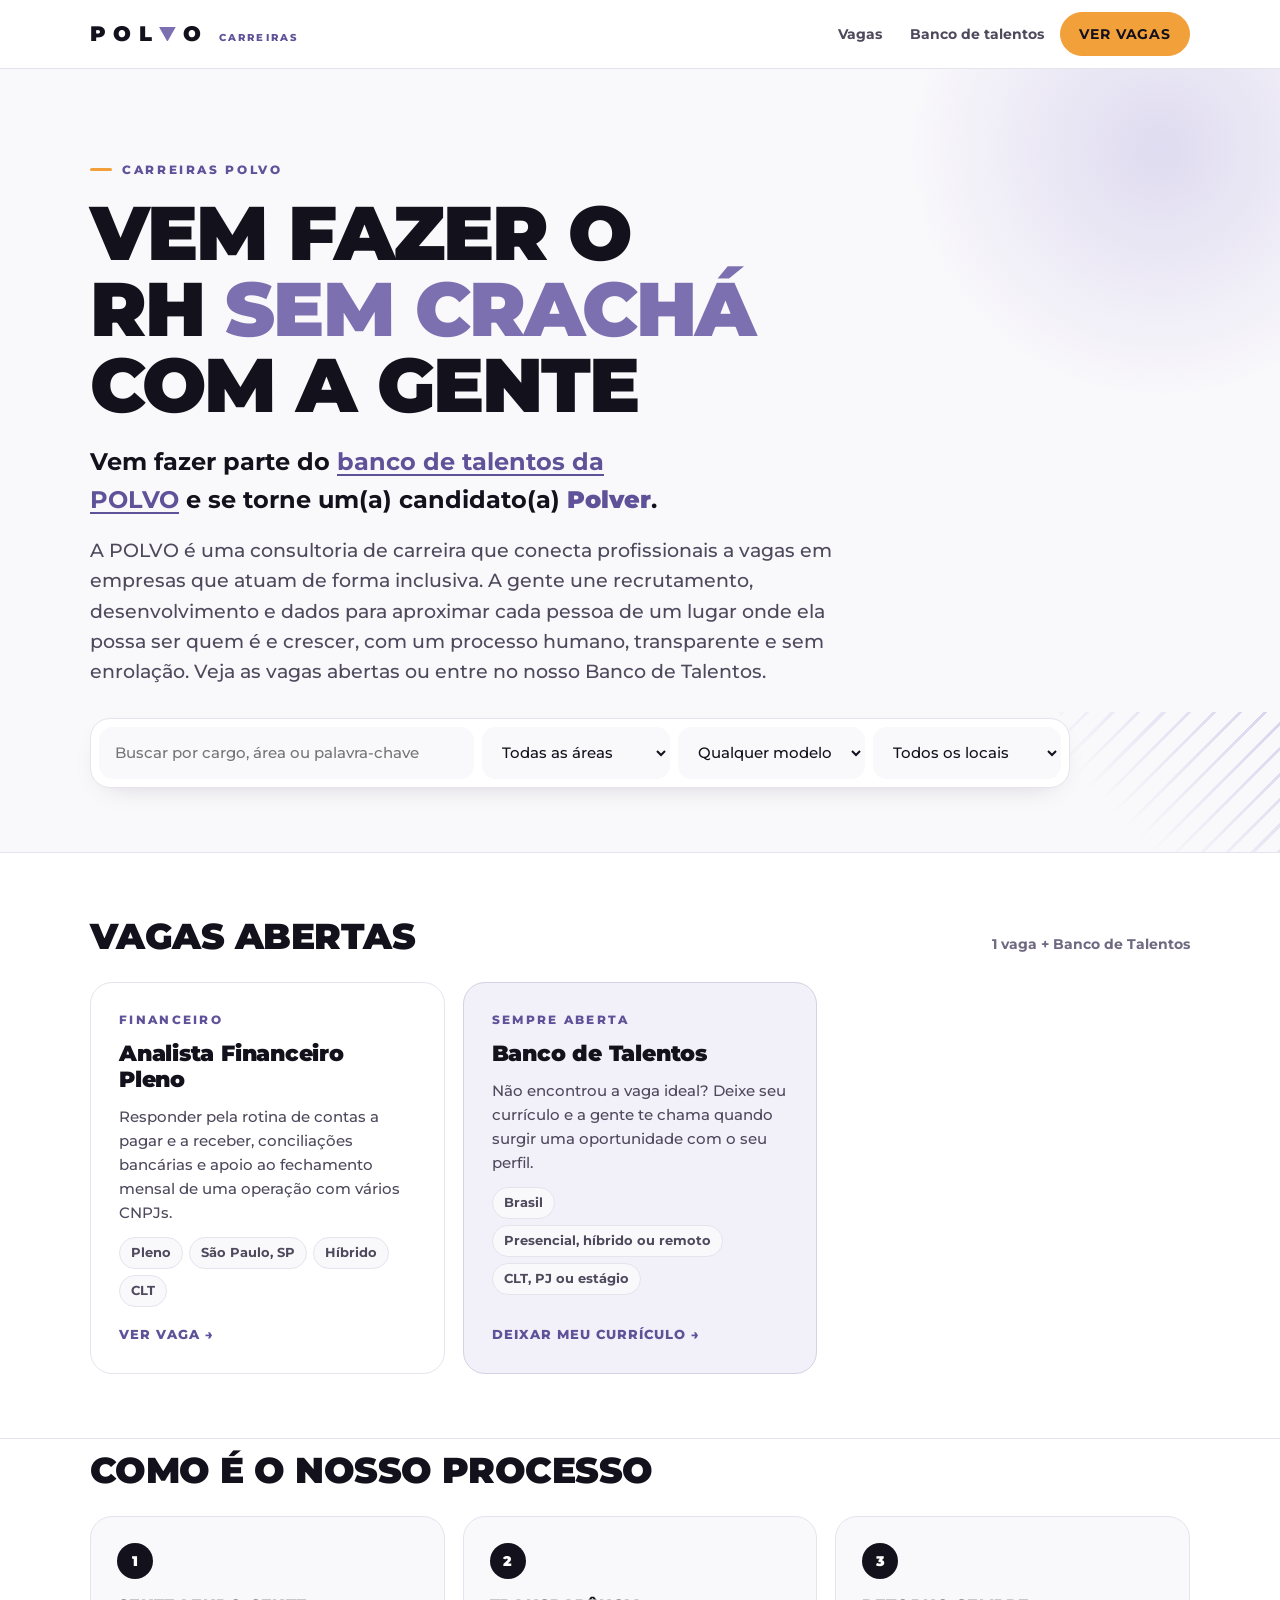
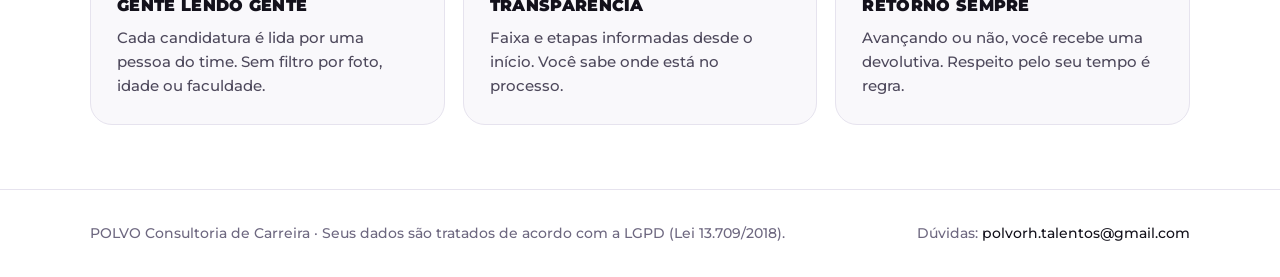
==== index.html @ 5ec1b26a "Novo texto de abertura: banco de talentos Polver e foco em empresas inclusivas Co-Authored-By: Claud" ====
<!doctype html>
<html lang="pt-BR"><head><meta charset="utf-8"><meta name="viewport" content="width=device-width,initial-scale=1,viewport-fit=cover">
<meta name="description" content="Vagas abertas e banco de talentos da POLVO Consultoria de Carreira.">
<title>Carreiras POLVO</title>
<meta name="claude:viewport-fit-sides" content="cover">
<link rel="preconnect" href="https://fonts.googleapis.com">
<link rel="stylesheet" href="https://fonts.googleapis.com/css2?family=Montserrat:wght@500;600;700;800;900&display=swap">
<style>
/* Layout claro e limpo: fundo Papel/branco, texto Tinta, lavanda como cor de marca e laranja só nos botões de ação. Montserrat. */
:root{--bg:#FFFFFF;--soft:#F9F8FB;--soft2:#F2F0F8;--tinta:#13111B;--papel:#13111B;--nevoa:#4E495C;--cinza:#6E6880;--bd:#E6E3EE;--bd2:#D6D1E4;--lav:#9C90D4;--lavd:#5F5299;--lavm:#7D70B0;--lar:#F2A13A;--al:#C93A3A;--font:'Montserrat','Segoe UI',system-ui,sans-serif;color-scheme:light}
*{box-sizing:border-box}
html{scroll-behavior:smooth}
body{margin:0;background:var(--bg);color:var(--tinta);font-family:var(--font);font-weight:500;font-size:16px;line-height:1.6;-webkit-font-smoothing:antialiased}
body::before{content:"";position:fixed;inset:0 0 auto;height:env(safe-area-inset-top,0px);z-index:30;background:var(--bg)}
a{color:var(--lavd)}
:focus-visible{outline:2px solid var(--lavm);outline-offset:3px}
.in-w{max-width:1140px;margin:0 auto;padding-left:max(20px,env(safe-area-inset-left,0px));padding-right:max(20px,env(safe-area-inset-right,0px))}
header.top{position:sticky;top:env(safe-area-inset-top,0px);z-index:20;background:rgba(255,255,255,.92);backdrop-filter:blur(10px);border-bottom:1px solid var(--bd)}
header.top .in-w{display:flex;align-items:center;justify-content:space-between;gap:16px;min-height:68px}
.logo{font-weight:900;letter-spacing:.35em;font-size:21px;display:inline-flex;align-items:baseline;color:var(--tinta);text-decoration:none;white-space:nowrap}
.logo svg{width:.8em;height:.7em;margin-right:.35em;fill:var(--lavm)}
.logo small{font-size:10px;letter-spacing:.22em;color:var(--lavd);margin-left:10px;font-weight:800}
nav.links{display:flex;gap:4px;align-items:center}
nav.links a{color:var(--nevoa);text-decoration:none;font-weight:700;font-size:14px;padding:8px 12px;border-radius:999px}
nav.links a:hover{color:var(--tinta);background:var(--soft2)}
.pill-btn{display:inline-flex;align-items:center;justify-content:center;gap:8px;padding:12px 22px;border-radius:60px;border:1.5px solid var(--tinta);background:transparent;color:var(--tinta);font-weight:800;text-transform:uppercase;letter-spacing:.06em;font-size:13px;text-decoration:none;cursor:pointer;font-family:var(--font);transition:background .15s}
.pill-btn:hover{background:var(--soft2)}
.pill-btn.go{background:var(--lar);border-color:var(--lar);color:var(--tinta)}
.pill-btn.go:hover{background:#E8952B;border-color:#E8952B}
nav.links a.pill-btn.go{color:var(--tinta)}
.pill-btn[disabled]{opacity:.5;cursor:not-allowed}
/* Herói */
.hero{position:relative;overflow:hidden;padding-block:84px 64px;background:var(--soft);border-bottom:1px solid var(--bd)}
.hero::before{content:"";position:absolute;width:520px;height:520px;right:-140px;top:-180px;border-radius:50%;background:radial-gradient(rgba(156,144,212,.28),transparent 68%);pointer-events:none}
.stripes{position:absolute;right:0;bottom:0;width:220px;height:140px;background:repeating-linear-gradient(135deg,#9C90D4 0 3px,transparent 3px 18px);opacity:.35;pointer-events:none;-webkit-mask:linear-gradient(225deg,#000,transparent 75%);mask:linear-gradient(225deg,#000,transparent 75%)}
.hero .in-w{position:relative;z-index:1}
.eyebrow{display:inline-flex;align-items:center;gap:10px;font-size:12px;font-weight:800;letter-spacing:.22em;text-transform:uppercase;color:var(--lavd);margin-bottom:16px}
.eyebrow::before{content:"";width:22px;height:3px;border-radius:2px;background:var(--lar)}
h1{font-size:clamp(36px,6vw,76px);line-height:1;font-weight:900;letter-spacing:-.025em;text-transform:uppercase;margin:0 0 20px;max-width:15ch;text-wrap:balance;color:var(--tinta)}
h1 em{font-style:normal;color:var(--lavm)}
.sub-h{font-size:clamp(19px,2vw,24px);font-weight:700;color:var(--tinta);margin:0 0 16px;max-width:52ch;text-wrap:balance}
.sub-h a{color:var(--lavd);text-decoration:underline;text-decoration-thickness:2px;text-underline-offset:4px}
.sub-h b{font-weight:900;color:var(--lavd)}
.lead{font-size:clamp(17px,1.5vw,19px);color:var(--nevoa);max-width:58ch;margin:0 0 30px}
.search{display:grid;grid-template-columns:minmax(0,2fr) repeat(3,minmax(0,1fr));gap:8px;background:var(--bg);border:1px solid var(--bd);border-radius:20px;padding:8px;max-width:980px;box-shadow:0 10px 30px -18px rgba(19,17,27,.25)}
.search input,.search select{width:100%;padding:13px 15px;border-radius:14px;border:1px solid transparent;background:var(--soft);color:var(--tinta);font:inherit;font-size:15px}
.search input:focus,.search select:focus{outline:none;border-color:var(--lav);background:var(--bg)}
/* Seções */
section.block{padding-block:64px}
section.block + section.block{border-top:1px solid var(--bd)}
.sec-head{display:flex;justify-content:space-between;align-items:flex-end;gap:16px;flex-wrap:wrap;margin-bottom:26px}
h2{font-size:clamp(24px,3vw,36px);font-weight:900;text-transform:uppercase;letter-spacing:-.015em;line-height:1.08;margin:0;text-wrap:balance;color:var(--tinta)}
.count{color:var(--cinza);font-weight:700;font-size:14px}
.jobs{display:grid;gap:18px;grid-template-columns:repeat(auto-fill,minmax(min(100%,330px),1fr))}
.job{display:flex;flex-direction:column;gap:12px;padding:28px;border-radius:22px;border:1px solid var(--bd);background:var(--bg);color:inherit;text-decoration:none;transition:transform .15s,border-color .15s,box-shadow .15s}
.job:hover{transform:translateY(-2px);border-color:var(--lav);box-shadow:0 16px 36px -22px rgba(95,82,153,.45)}
.job.feat{background:var(--soft2);border-color:var(--bd2)}
.job .area{font-size:11.5px;font-weight:800;letter-spacing:.2em;text-transform:uppercase;color:var(--lavd)}
.job h3{font-size:22px;font-weight:900;line-height:1.18;margin:0;letter-spacing:-.01em;color:var(--tinta)}
.job p{margin:0;color:var(--nevoa);font-size:15px}
.chips{display:flex;flex-wrap:wrap;gap:6px}
.chip{padding:5px 11px;border-radius:999px;background:var(--soft);border:1px solid var(--bd);font-size:12.5px;font-weight:700;color:var(--nevoa)}
.job .more{margin-top:auto;padding-top:6px;font-weight:800;text-transform:uppercase;letter-spacing:.08em;font-size:12.5px;color:var(--lavd);display:flex;align-items:center;gap:8px}
.empty{padding:40px;border:1.5px dashed var(--bd2);border-radius:22px;text-align:center;color:var(--nevoa)}
.values{display:grid;gap:18px;grid-template-columns:repeat(auto-fit,minmax(min(100%,250px),1fr))}
.val{padding:26px;border-radius:22px;background:var(--soft);border:1px solid var(--bd)}
.val b{display:inline-flex;width:36px;height:36px;border-radius:50%;background:var(--tinta);color:#fff;align-items:center;justify-content:center;font-weight:900;font-size:14px;margin-bottom:14px}
.val h3{margin:0 0 8px;font-size:16px;font-weight:900;text-transform:uppercase;letter-spacing:.02em}
.val p{margin:0;color:var(--nevoa);font-size:15px}
/* Página da vaga */
.vhero{padding-block:52px 40px;position:relative;overflow:hidden;background:var(--soft);border-bottom:1px solid var(--bd)}
.vhero::before{content:"";position:absolute;width:460px;height:460px;right:-140px;top:-200px;border-radius:50%;background:radial-gradient(rgba(156,144,212,.26),transparent 68%);pointer-events:none}
.vhero .in-w{position:relative}
.back{display:flex;width:max-content;align-items:center;gap:8px;color:var(--nevoa);text-decoration:none;font-weight:700;font-size:14px;margin-bottom:22px}
.back:hover{color:var(--tinta)}
.vhero h1{font-size:clamp(32px,4.6vw,58px);max-width:20ch}
.vgrid{display:grid;grid-template-columns:minmax(0,1fr) 330px;gap:48px;padding-block:48px 80px;align-items:start}
.vcol h2{font-size:18px;margin:36px 0 12px;letter-spacing:.02em}
.vcol h2:first-child{margin-top:0}
.vcol p{color:var(--nevoa);margin:0 0 12px}
.vcol ul{margin:0;padding:0;list-style:none;display:flex;flex-direction:column;gap:10px}
.vcol li{display:flex;gap:12px;color:var(--nevoa)}
.vcol li::before{content:"";width:7px;height:7px;border-radius:50%;background:var(--lavm);flex:none;margin-top:9px}
.steps{display:flex;flex-direction:column;gap:12px;counter-reset:s}
.steps div{display:flex;gap:14px;align-items:center;color:var(--nevoa)}
.steps div::before{counter-increment:s;content:counter(s);width:30px;height:30px;border-radius:50%;background:var(--soft2);border:1px solid var(--bd2);color:var(--lavd);display:flex;align-items:center;justify-content:center;font-weight:900;font-size:13px;flex:none}
aside.apply{position:sticky;top:92px;padding:26px;border-radius:22px;border:1px solid var(--bd);background:var(--bg);box-shadow:0 18px 40px -26px rgba(19,17,27,.3);display:flex;flex-direction:column;gap:14px}
aside.apply dl{margin:0;display:grid;grid-template-columns:auto 1fr;gap:8px 14px;font-size:14px}
aside.apply dt{color:var(--cinza);font-weight:700}
aside.apply dd{margin:0;font-weight:700;color:var(--tinta)}
/* Formulário */
.form-wrap{border-top:1px solid var(--bd);padding-block:60px 90px;background:var(--soft)}
form.app{max-width:820px;display:flex;flex-direction:column;gap:20px}
fieldset{border:1px solid var(--bd);border-radius:22px;padding:26px;margin:0;background:var(--bg)}
legend{padding:0 10px;font-weight:900;text-transform:uppercase;letter-spacing:.08em;font-size:13px;color:var(--lavd)}
.fg{display:grid;gap:16px;grid-template-columns:repeat(auto-fit,minmax(min(100%,230px),1fr))}
.fg .wide{grid-column:1/-1}
label.f{display:flex;flex-direction:column;gap:6px;font-size:14px;font-weight:700;color:var(--tinta);min-width:0}
.req{color:#C2410C}
.hint{font-size:12.5px;color:var(--cinza);font-weight:500}
.in{width:100%;padding:12px 14px;border-radius:12px;border:1px solid var(--bd2);background:var(--bg);color:var(--tinta);font:inherit;font-size:15px;transition:border-color .15s,box-shadow .15s}
.in::placeholder{color:#9A95A8}
textarea.in{min-height:130px;resize:vertical}
.in:focus{outline:none;border-color:var(--lavm);box-shadow:0 0 0 3px rgba(156,144,212,.25)}
.in.err,.drop.err{border-color:var(--al)}
.checks{display:flex;flex-wrap:wrap;gap:8px}
.ck{display:inline-flex;align-items:center;gap:8px;padding:9px 14px;border-radius:999px;border:1px solid var(--bd2);background:var(--bg);cursor:pointer;font-weight:700;font-size:14px;color:var(--tinta)}
.ck input{accent-color:var(--lavm);width:16px;height:16px;margin:0}
.ck:has(input:checked){border-color:var(--lavm);background:var(--soft2)}
.drop{position:relative;border:1.5px dashed var(--bd2);border-radius:16px;padding:26px;text-align:center;background:var(--soft);cursor:pointer;color:var(--tinta)}
.drop:hover{border-color:var(--lavm)}
.drop input{position:absolute;inset:0;opacity:0;cursor:pointer}
.drop b{display:block;font-size:15px;margin-bottom:4px}
.drop.ok{border-style:solid;border-color:var(--lavm);background:var(--soft2)}
.consent{display:flex;gap:12px;align-items:flex-start;font-size:14px;color:var(--nevoa)}
.consent input{width:18px;height:18px;margin-top:3px;accent-color:var(--lavm);flex:none}
.msg{color:var(--al);font-weight:700;font-size:14px;min-height:20px}
.send{display:grid;gap:12px;grid-template-columns:repeat(auto-fit,minmax(min(100%,220px),1fr));margin:20px 0}
.code{font-family:ui-monospace,Menlo,monospace;font-size:12.5px;white-space:pre-wrap;word-break:break-word;background:var(--bg);border:1px dashed var(--bd2);border-radius:14px;padding:16px;max-height:220px;overflow:auto;color:var(--tinta)}
.done{max-width:820px;background:var(--bg);border:1px solid var(--bd);border-radius:22px;padding:32px}
.done h2{margin-bottom:14px}
.done p{color:var(--nevoa)}
.note{display:flex;gap:12px;align-items:flex-start;padding:14px 16px;border-radius:14px;background:#FFF6E8;border:1px solid #F5CF94;color:var(--tinta);font-weight:600}
footer{border-top:1px solid var(--bd);padding-block:32px calc(32px + env(safe-area-inset-bottom,0px));color:var(--cinza);font-size:14px;background:var(--bg)}
footer .in-w{display:flex;justify-content:space-between;gap:16px;flex-wrap:wrap;align-items:center}
@media (max-width:900px){.vgrid{grid-template-columns:minmax(0,1fr);gap:32px}aside.apply{position:static;order:-1}.search{grid-template-columns:1fr 1fr}.search input{grid-column:1/-1}}
@media (max-width:560px){nav.links a.hide-sm{display:none}.hero{padding-block:52px 44px}.job{padding:22px}fieldset{padding:20px 16px}.done{padding:22px 18px}.search{grid-template-columns:1fr}}
@media (prefers-reduced-motion:reduce){html{scroll-behavior:auto}.job{transition:none}}
</style>
</head><body>
<header class="top"><div class="in-w"><a class="logo" href="#inicio" aria-label="POLVO · Carreiras">POL<svg viewBox="0 0 100 88" aria-hidden="true"><path d="M0 0H100L50 88Z"/></svg>O<small>CARREIRAS</small></a>
<nav class="links" aria-label="Navegação"><a href="#vagas" class="hide-sm">Vagas</a><a href="#vaga-banco-de-talentos" class="hide-sm">Banco de talentos</a><a href="#vagas" class="pill-btn go" style="padding:10px 18px">Ver vagas</a></nav></div></header>
<main id="app"></main>
<footer><div class="in-w"><span>POLVO Consultoria de Carreira · Seus dados são tratados de acordo com a LGPD (Lei 13.709/2018).</span><span>Dúvidas: <span style="color:var(--papel);user-select:all">polvorh.talentos@gmail.com</span></span></div></footer>
<script>
"use strict";
const DEST = "polvorh.talentos@gmail.com";
/* Envio automático (FormSubmit). Depois de ativar, troque FS_ID pelo código aleatório que a FormSubmit envia, para esconder o e-mail. */
const FS_ID = DEST;
let ENVIO = "";
const EMPRESA = "POLVO";
const SOBRE = "A POLVO é uma consultoria de carreira que conecta profissionais a vagas em empresas que atuam de forma inclusiva. A gente une recrutamento, desenvolvimento e dados para aproximar cada pessoa de um lugar onde ela possa ser quem é e crescer, com um processo humano, transparente e sem enrolação.";
const VAGAS = [
  { id: "teste-analista-financeiro-pl", titulo: "Analista Financeiro Pleno", area: "Financeiro", senioridade: "Pleno", local: "São Paulo, SP", modelo: "Híbrido", regime: "CLT", faixa: "R$ 7.000 a R$ 9.500",
    resumo: "Responder pela rotina de contas a pagar e a receber, conciliações bancárias e apoio ao fechamento mensal de uma operação com vários CNPJs.",
    descricao: ["Você vai responder pela rotina de contas a pagar e a receber, pelas conciliações bancárias e pelo apoio ao fechamento mensal de uma operação com vários CNPJs.", "É uma posição para quem gosta de organização, de números que fecham e de melhorar processos no dia a dia."],
    atividades: ["Conduzir a rotina de contas a pagar e a receber", "Fazer as conciliações bancárias", "Apoiar o fechamento mensal", "Organizar controles e relatórios em Excel", "Lançar e acompanhar movimentações no ERP"],
    requisitos: ["Contas a pagar e a receber como rotina principal", "Conciliação bancária", "Excel avançado (PROCV, tabela dinâmica)", "Fechamento mensal", "ERP (SAP, TOTVS ou similar)"],
    beneficios: ["Modelo híbrido", "Contratação CLT", "Faixa salarial informada desde o início"],
    etapas: ["Candidatura e triagem", "Entrevista com o RH", "Entrevista com a gestão", "Teste ou case", "Proposta"] },
  { id: "banco-de-talentos", titulo: "Banco de Talentos", area: "Todas as áreas", senioridade: "Todos os níveis", local: "Brasil", modelo: "Presencial, híbrido ou remoto", regime: "CLT, PJ ou estágio", fixa: true,
    resumo: "Não encontrou a vaga ideal? Deixe seu currículo e a gente te chama quando surgir uma oportunidade com o seu perfil.",
    descricao: ["O Banco de Talentos da POLVO é a porta sempre aberta para quem quer ser lembrado nas próximas oportunidades.", "Cada candidatura é lida por uma pessoa do nosso time. Quando abrir uma vaga com o seu perfil, você é uma das primeiras pessoas que a gente procura."],
    atividades: [], requisitos: ["Currículo atualizado", "Vontade de crescer e de contar sua trajetória com clareza"],
    beneficios: ["Seu perfil fica disponível para todas as vagas que abrirmos", "Retorno quando houver uma oportunidade aderente"],
    etapas: ["Candidatura", "Leitura do currículo pelo time", "Contato quando surgir uma vaga com o seu perfil"] }
];
const AREAS = ["Administrativo", "Atendimento ao cliente", "Comercial e vendas", "Criação e design", "Dados e BI", "Financeiro", "Jurídico", "Logística e operações", "Marketing e comunicação", "Pessoas e RH", "Produto e projetos", "Tecnologia", "Outra"];
const UFS = "AC AL AP AM BA CE DF ES GO MA MT MS MG PA PB PR PE PI RJ RN RS RO RR SC SP SE TO".split(" ");
const TRI = '<svg viewBox="0 0 100 88" aria-hidden="true"><path d="M0 0H100L50 88Z"/></svg>';
const e = s => String(s ?? "").replace(/[&<>"']/g, c => ({ "&": "&amp;", "<": "&lt;", ">": "&gt;", '"': "&quot;", "'": "&#39;" }[c]));
const norm = s => String(s || "").normalize("NFD").replace(/[̀-ͯ]/g, "").toLowerCase();
const app = document.getElementById("app");
let F = { q: "", area: "", modelo: "", local: "" };

/* ---------- Lista ---------- */
function listHTML() {
  const q = norm(F.q);
  const vs = VAGAS.filter(v => (!q || norm([v.titulo, v.area, v.resumo, v.local].join(" ")).includes(q)) && (!F.area || v.area === F.area || v.fixa) && (!F.modelo || norm(v.modelo).includes(norm(F.modelo))) && (!F.local || norm(v.local).includes(norm(F.local)) || v.fixa));
  const opt = (arr, val, lbl) => `<option value="">${lbl}</option>` + arr.map(x => `<option${x === val ? " selected" : ""}>${e(x)}</option>`).join("");
  const abertas = VAGAS.filter(v => !v.fixa).length;
  return `<section class="hero" id="inicio"><div class="stripes"></div><div class="in-w"><div class="eyebrow">Carreiras POLVO</div>
   <h1>Vem fazer o RH <em>sem crachá</em> com a gente</h1>
   <p class="sub-h">Vem fazer parte do <a href="#vaga-banco-de-talentos">banco de talentos da POLVO</a> e se torne um(a) candidato(a) <b>Polver</b>.</p>
   <p class="lead">${e(SOBRE)} Veja as vagas abertas ou entre no nosso Banco de Talentos.</p>
   <div class="search" role="search"><input id="q" placeholder="Buscar por cargo, área ou palavra-chave" value="${e(F.q)}" aria-label="Buscar vagas">
    <select id="fa" aria-label="Área">${opt([...new Set(VAGAS.filter(v => !v.fixa).map(v => v.area))], F.area, "Todas as áreas")}</select>
    <select id="fm" aria-label="Modelo de trabalho">${opt(["Presencial", "Híbrido", "Remoto"], F.modelo, "Qualquer modelo")}</select>
    <select id="fl" aria-label="Local">${opt([...new Set(VAGAS.filter(v => !v.fixa).map(v => v.local))], F.local, "Todos os locais")}</select></div></div></section>
  <section class="block" id="vagas"><div class="in-w"><div class="sec-head"><h2>Vagas abertas</h2><span class="count">${abertas} ${abertas === 1 ? "vaga" : "vagas"} + Banco de Talentos</span></div>
   ${vs.length ? `<div class="jobs">${vs.map(v => `<a class="job ${v.fixa ? "feat" : ""}" href="#vaga-${v.id}"><span class="area">${v.fixa ? "Sempre aberta" : e(v.area)}</span><h3>${e(v.titulo)}</h3><p>${e(v.resumo)}</p>
     <div class="chips">${[v.fixa ? null : v.senioridade, v.local, v.modelo, v.regime].filter(Boolean).map(c => `<span class="chip">${e(c)}</span>`).join("")}</div><span class="more">${v.fixa ? "Deixar meu currículo" : "Ver vaga"} →</span></a>`).join("")}</div>`
     : `<div class="empty">Nenhuma vaga com esses filtros. Que tal o <a href="#vaga-banco-de-talentos">Banco de Talentos</a>?</div>`}</div></section>
  <section class="block" style="padding-top:12px"><div class="in-w"><div class="sec-head"><h2>Como é o nosso processo</h2></div><div class="values">
   <div class="val"><b>1</b><h3>Gente lendo gente</h3><p>Cada candidatura é lida por uma pessoa do time. Sem filtro por foto, idade ou faculdade.</p></div>
   <div class="val"><b>2</b><h3>Transparência</h3><p>Faixa e etapas informadas desde o início. Você sabe onde está no processo.</p></div>
   <div class="val"><b>3</b><h3>Retorno sempre</h3><p>Avançando ou não, você recebe uma devolutiva. Respeito pelo seu tempo é regra.</p></div></div></div></section>`;
}
/* ---------- Página da vaga ---------- */
function vagaHTML(v) {
  const li = a => `<ul>${a.map(x => `<li>${e(x)}</li>`).join("")}</ul>`;
  return `<section class="vhero"><div class="in-w"><a class="back" href="#vagas">← Todas as vagas</a><div class="eyebrow">${v.fixa ? "Sempre aberta" : e(v.area) + " · " + e(v.senioridade)}</div><h1>${e(v.titulo)}</h1>
   <div class="chips">${[v.local, v.modelo, v.regime, v.faixa].filter(Boolean).map(c => `<span class="chip">${e(c)}</span>`).join("")}</div></div></section>
  <div class="in-w vgrid"><div class="vcol">
   <h2>Sobre a vaga</h2>${v.descricao.map(p => `<p>${e(p)}</p>`).join("")}
   ${v.atividades.length ? `<h2>O que você vai fazer</h2>${li(v.atividades)}` : ""}
   <h2>${v.fixa ? "O que a gente pede" : "O que buscamos"}</h2>${li(v.requisitos)}
   <h2>${v.fixa ? "Como funciona" : "O que oferecemos"}</h2>${li(v.beneficios)}
   <h2>Etapas do processo</h2><div class="steps">${v.etapas.map(s => `<div>${e(s)}</div>`).join("")}</div>
   <h2>Sobre a POLVO</h2><p>${e(SOBRE)}</p></div>
   <aside class="apply"><h2 style="font-size:20px;margin:0">${v.fixa ? "Entre no Banco de Talentos" : "Gostou da vaga?"}</h2><dl><dt>Local</dt><dd>${e(v.local)}</dd><dt>Modelo</dt><dd>${e(v.modelo)}</dd><dt>Regime</dt><dd>${e(v.regime)}</dd>${v.faixa ? `<dt>Faixa</dt><dd>${e(v.faixa)}</dd>` : ""}</dl>
    <a class="pill-btn go" href="#form-${v.id}" data-jump="1">Candidatar-se</a><span class="hint">Leva cerca de 6 minutos. Tenha seu currículo em PDF ou DOCX.</span></aside></div>
  <section class="form-wrap" id="form-${v.id}"><div class="in-w">${formHTML(v)}</div></section>`;
}
/* ---------- Formulário ---------- */
let D = null, CV = null, CODE = "";
const KEY = id => "polvo-vagas-" + id;
function blank(v) { return { nome: "", nome_social: "", email: "", telefone: "", cidade: "", uf: "", linkedin: "", portfolio: "", area: v.fixa ? "" : v.area, cargo: v.fixa ? "" : v.titulo, resumo: "", pretensao: "", inicio: "", modalidade: [], fonte: "", pcd: "", adaptacao: "", raca: "", genero: "", orientacao: "", consent_auto: false, consent: false }; }
function formHTML(v) {
  if (CODE) return doneHTML(v);
  const inp = (k, l, o = {}) => `<label class="f ${o.wide ? "wide" : ""}"><span>${l}${o.req ? ' <span class="req">*</span>' : ""}</span><input class="in" id="${k}" data-k="${k}" value="${e(D[k])}" type="${o.type || "text"}" ${o.ph ? `placeholder="${e(o.ph)}"` : ""} ${o.auto ? `autocomplete="${o.auto}"` : ""} ${o.im ? `inputmode="${o.im}"` : ""}>${o.hint ? `<span class="hint">${o.hint}</span>` : ""}</label>`;
  const sel = (k, l, list, o = {}) => `<label class="f ${o.wide ? "wide" : ""}"><span>${l}${o.req ? ' <span class="req">*</span>' : ""}</span><select class="in" id="${k}" data-k="${k}"><option value="">Selecione</option>${list.map(x => `<option${D[k] === x ? " selected" : ""}>${e(x)}</option>`).join("")}</select></label>`;
  return `<form class="app" id="frm" novalidate><div><div class="eyebrow">Candidatura</div><h2>${v.fixa ? "Deixe seu currículo" : "Candidate-se para " + e(v.titulo)}</h2><p style="color:var(--nevoa);margin:10px 0 0">Campos com <span class="req">*</span> são obrigatórios. Suas respostas ficam salvas neste navegador até você enviar.</p></div>
  <fieldset><legend>Dados pessoais</legend><div class="fg">
   ${inp("nome", "Nome completo", { req: 1, wide: 1, auto: "name" })}${inp("nome_social", "Nome social", { wide: 1, hint: "Opcional. Se preencher, é assim que vamos te chamar." })}
   ${inp("email", "E-mail", { req: 1, type: "email", auto: "email" })}${inp("telefone", "Telefone / WhatsApp", { req: 1, type: "tel", auto: "tel", ph: "(11) 99999-9999" })}
   ${inp("cidade", "Cidade", { req: 1, auto: "address-level2" })}${sel("uf", "Estado", UFS, { req: 1 })}
   ${inp("linkedin", "LinkedIn", { ph: "linkedin.com/in/seu-perfil" })}${inp("portfolio", "Portfólio ou site", { ph: "Opcional" })}</div></fieldset>
  <fieldset><legend>Experiência</legend><div class="fg">
   ${sel("area", "Área de atuação", AREAS, { req: 1 })}${inp("cargo", "Cargo pretendido", { req: 1, ph: "Ex.: Analista Financeiro" })}
   <label class="f wide"><span>Resumo da experiência <span class="req">*</span></span><textarea class="in" id="resumo" data-k="resumo" placeholder="Em poucas linhas: onde você trabalhou, o que fazia e do que mais se orgulha.">${e(D.resumo)}</textarea></label>
   ${inp("pretensao", "Pretensão salarial (R$)", { im: "numeric", ph: "R$ 0,00" })}${sel("inicio", "Disponibilidade para começar", ["Imediata", "Em até 15 dias", "Em até 30 dias", "Mais de 30 dias"])}
   <div class="f wide" style="display:flex;flex-direction:column;gap:8px;font-size:14px;font-weight:700;color:var(--tinta)">Modelo de trabalho que você aceita<div class="checks">${["Presencial", "Híbrido", "Remoto"].map(x => `<label class="ck"><input type="checkbox" data-m="modalidade" value="${x}" ${D.modalidade.includes(x) ? "checked" : ""}> ${x}</label>`).join("")}</div></div>
   <div class="f wide" style="display:flex;flex-direction:column;gap:8px;font-size:14px;font-weight:700;color:var(--tinta)">Currículo <span class="req" style="display:contents">*</span>
    <div class="drop ${CV ? "ok" : ""}" id="drop"><input type="file" id="cv" accept=".pdf,.docx,application/pdf,application/vnd.openxmlformats-officedocument.wordprocessingml.document" aria-label="Enviar currículo"><b>${CV ? "✓ " + e(CV.nome) : "Clique ou arraste seu currículo aqui"}</b><span class="hint">${CV ? (CV.texto ? `Lemos ${CV.texto.length.toLocaleString("pt-BR")} caracteres do arquivo. Clique para trocar.` : "Não conseguimos ler o texto deste arquivo, mas você pode seguir. Clique para trocar.") : "PDF ou DOCX, até 10 MB"}</span></div></div>
   ${sel("fonte", "Como você soube da vaga?", ["LinkedIn", "Instagram", "Indicação", "Site de vagas", "Site da POLVO", "Outro"], { wide: 1 })}</div></fieldset>
  <fieldset><legend>Autodeclaração (opcional)</legend><p style="color:var(--nevoa);margin:0 0 16px;font-size:14px">A POLVO trabalha com vagas afirmativas. Estas informações são voluntárias, usadas só para direcionar você a essas vagas e para indicadores de diversidade. Elas não entram na avaliação das demais vagas.</p><div class="fg">
   ${sel("raca", "Raça ou cor (IBGE)", ["Branca", "Preta", "Parda", "Amarela", "Indígena", "Prefiro não informar"])}${sel("genero", "Identidade de gênero", ["Mulher cis", "Homem cis", "Mulher trans", "Homem trans", "Pessoa não binária", "Outra", "Prefiro não informar"])}
   ${sel("orientacao", "Orientação sexual", ["Heterossexual", "Lésbica", "Gay", "Bissexual", "Pansexual", "Assexual", "Outra", "Prefiro não informar"])}${sel("pcd", "Pessoa com deficiência?", ["Sim", "Não", "Prefiro não informar"])}
   ${inp("adaptacao", "Precisa de alguma adaptação no processo?", { wide: 1, ph: "Ex.: intérprete de Libras, entrevista online" })}
   <label class="consent wide"><input type="checkbox" id="consent_auto" data-c="consent_auto" ${D.consent_auto ? "checked" : ""}> Autorizo o uso da minha autodeclaração para vagas afirmativas e indicadores de diversidade.</label></div></fieldset>
  <label class="consent"><input type="checkbox" id="consent" data-c="consent" ${D.consent ? "checked" : ""}> <span>Li e concordo que a POLVO trate meus dados para participar de processos seletivos e manter meu perfil no banco de talentos por até 12 meses. <span class="req">*</span></span></label>
  <div style="display:flex;gap:16px;align-items:center;flex-wrap:wrap"><button type="submit" class="pill-btn go" id="sub">Enviar candidatura</button><span class="msg" id="ms" role="status"></span></div></form>`;
}
function doneHTML(v) {
  if (ENVIO === "enviando") return `<div class="done" role="status"><div class="eyebrow">Enviando</div><h2>Enviando sua candidatura…</h2><p>Não feche esta página. Leva só alguns segundos.</p></div>`;
  if (ENVIO === "ok") return `<div class="done" role="status"><div class="eyebrow">Candidatura enviada</div><h2>Recebemos, ${e((D.nome_social || D.nome).split(" ")[0])}!</h2><p>Sua candidatura${v.fixa ? " para o Banco de Talentos" : " para " + e(v.titulo)} e o seu currículo (${e(CV ? CV.nome : "")}) chegaram ao time POLVO. Você também recebe uma confirmação em <b style="color:var(--papel)">${e(D.email)}</b>.</p><p>A gente responde todo mundo, com ou sem avanço no processo.</p><div style="margin-top:22px"><a class="pill-btn go" href="#vagas">Ver outras vagas</a></div></div>`;
  return doneManual(v);
}
function enviarAuto(v) {
  const nome = D.nome_social || D.nome; const f = document.createElement("form");
  f.method = "POST"; f.enctype = "multipart/form-data"; f.action = "https://formsubmit.co/" + encodeURIComponent(FS_ID); f.target = "fs-ifr"; f.style.display = "none";
  const campos = { _subject: `Candidatura · ${v.titulo} · ${nome}`, _template: "table", _captcha: "false", _replyto: D.email,
    _autoresponse: `Olá, ${nome.split(" ")[0]}! Recebemos sua candidatura${v.fixa ? " para o Banco de Talentos" : " para a vaga " + v.titulo} da POLVO. Vamos analisar com cuidado e te dar retorno, com ou sem avanço. Obrigado pelo interesse!`,
    name: nome, email: D.email, Telefone: D.telefone, Cidade: [D.cidade, D.uf].filter(Boolean).join("/"), Vaga: v.titulo, "Área de atuação": D.area, "Cargo pretendido": D.cargo, LinkedIn: D.linkedin || "",
    "Código da candidatura (não altere)": CODE };
  Object.entries(campos).forEach(([k, x]) => { const i = document.createElement("input"); i.type = "hidden"; i.name = k; i.value = x; f.appendChild(i); });
  const hp = document.createElement("input"); hp.type = "text"; hp.name = "_honey"; f.appendChild(hp);
  if (CV && CV.file) { try { const dt = new DataTransfer(); dt.items.add(CV.file); const fi = document.createElement("input"); fi.type = "file"; fi.name = "attachment"; fi.files = dt.files; f.appendChild(fi); } catch (x) { } }
  let ifr = document.getElementById("fs-ifr"); if (!ifr) { ifr = document.createElement("iframe"); ifr.name = ifr.id = "fs-ifr"; ifr.title = "envio"; ifr.style.display = "none"; document.body.appendChild(ifr); }
  let fim = false; const acabar = st => { if (fim) return; fim = true; ENVIO = st; if (st === "ok") { try { localStorage.removeItem(KEY(v.id)); } catch (x) { } } app.innerHTML = vagaHTML(v); bind(v); const el = document.getElementById("form-" + v.id); el && el.scrollIntoView(); };
  ifr.onload = () => acabar("ok"); setTimeout(() => acabar("erro"), 45000);
  document.body.appendChild(f); f.submit(); setTimeout(() => f.remove(), 1000);
}
function doneManual(v) {
  const nome = D.nome_social || D.nome; const subj = `Candidatura · ${v.titulo} · ${nome}`;
  const resumoLinhas = [["Nome", D.nome], ["Nome social", D.nome_social], ["E-mail", D.email], ["Telefone", D.telefone], ["Cidade", [D.cidade, D.uf].filter(Boolean).join("/")], ["LinkedIn", D.linkedin], ["Portfólio", D.portfolio], ["Vaga", v.titulo], ["Área de atuação", D.area], ["Cargo pretendido", D.cargo], ["Pretensão", D.pretensao], ["Disponibilidade", D.inicio], ["Modelo", D.modalidade.join(", ")], ["Currículo", CV ? CV.nome + " (anexo)" : ""], ["Resumo", D.resumo]].filter(r => r[1]);
  const body = `Olá, time POLVO!\n\nSegue minha candidatura${v.fixa ? " para o Banco de Talentos" : " para a vaga " + v.titulo}. Meu currículo está anexado.\n\n${resumoLinhas.map(([k, x]) => `${k}: ${x}`).join("\n")}\n\nCódigo da candidatura (não altere):\n${CODE}\n`;
  const enc = encodeURIComponent;
  const gmail = `https://mail.google.com/mail/?view=cm&fs=1&to=${enc(DEST)}&su=${enc(subj)}&body=${enc(body)}`;
  const outlook = `https://outlook.live.com/mail/0/deeplink/compose?to=${enc(DEST)}&subject=${enc(subj)}&body=${enc(body)}`;
  return `<div class="done"><div class="eyebrow">Último passo</div><h2>Envie sua candidatura</h2>${ENVIO === "erro" ? `<div class="note" style="margin-bottom:14px"><span>Não conseguimos enviar automaticamente (pode ser a sua conexão). Envie por e-mail mesmo, é rapidinho.</span></div>` : ""}<p>Tudo pronto. Escolha seu e-mail: a mensagem abre preenchida para <b style="color:var(--papel)">${e(DEST)}</b>.</p>
   <div class="note"><span style="font-size:20px">📎</span><span>Antes de clicar em enviar, anexe o seu currículo (${e(CV ? CV.nome : "PDF ou DOCX")}) na mensagem. Sem o anexo, a candidatura fica incompleta.</span></div>
   <div class="send"><a class="pill-btn go" href="${gmail}" target="_blank" rel="noopener">Enviar pelo Gmail</a><a class="pill-btn" href="${outlook}" target="_blank" rel="noopener">Enviar pelo Outlook</a></div>
   <h3 style="margin:26px 0 8px;font-size:16px;text-transform:uppercase;font-weight:900">Usa outro e-mail?</h3><p>Copie a mensagem abaixo, cole num e-mail novo para <span style="color:var(--papel);user-select:all">${e(DEST)}</span> com o assunto <b style="color:var(--papel)">${e(subj)}</b> e anexe o currículo.</p>
   <div class="code" id="cd">${e(body)}</div><div style="display:flex;gap:14px;align-items:center;margin-top:12px;flex-wrap:wrap"><button type="button" class="pill-btn" id="cp">Copiar mensagem</button><span class="hint" id="cm"></span><button type="button" class="pill-btn" id="edit" style="border-color:var(--bd);background:none">Corrigir respostas</button></div></div>`;
}
/* Leitura do currículo no navegador (o arquivo não sai do seu computador) */
const libP = {};
function lib(src) { return libP[src] || (libP[src] = new Promise((ok, no) => { const s = document.createElement("script"); s.src = src; s.onload = ok; s.onerror = () => { delete libP[src]; no(new Error("lib")); }; document.head.appendChild(s); })); }
async function lerCV(f) {
  const ext = (f.name.split(".").pop() || "").toLowerCase();
  try {
    if (ext === "docx") { await lib("https://cdnjs.cloudflare.com/ajax/libs/jszip/3.10.1/jszip.min.js"); const z = await JSZip.loadAsync(await f.arrayBuffer()); const xml = await z.file("word/document.xml").async("string");
      return xml.replace(/<w:tab\/>/g, " ").replace(/<\/w:p>/g, "\n").replace(/<[^>]+>/g, "").replace(/&amp;/g, "&").replace(/&lt;/g, "<").replace(/&gt;/g, ">").replace(/&quot;/g, '"').replace(/&apos;/g, "'").replace(/\n{3,}/g, "\n\n").trim(); }
    if (ext === "pdf") { await lib("https://cdnjs.cloudflare.com/ajax/libs/pdf.js/3.11.174/pdf.min.js"); await lib("https://cdnjs.cloudflare.com/ajax/libs/pdf.js/3.11.174/pdf.worker.min.js");
      const doc = await window.pdfjsLib.getDocument({ data: new Uint8Array(await f.arrayBuffer()), disableWorker: true, isEvalSupported: false }).promise; const out = [];
      for (let i = 1; i <= Math.min(doc.numPages, 8); i++) { const pg = await doc.getPage(i); const tc = await pg.getTextContent(); let line = "", lastY = null; const ls = []; tc.items.forEach(it => { const y = Math.round(it.transform[5]); if (lastY !== null && Math.abs(y - lastY) > 2) { ls.push(line); line = ""; } line += it.str; lastY = y; }); ls.push(line); out.push(ls.join("\n")); }
      return out.join("\n\n").replace(/[ \t]+/g, " ").replace(/\n{3,}/g, "\n\n").trim(); }
  } catch (err) { console.warn(err); }
  return "";
}
/* Código da candidatura: P1z.<deflate base64url>.<checksum>, lido pelo POLVO Recruiter */
const SALT = "polvo-cadastro-p1";
function fnv(s) { let h = 0x811c9dc5; for (let i = 0; i < s.length; i++) { h ^= s.charCodeAt(i); h = Math.imul(h, 0x01000193) >>> 0; } return ("00000000" + h.toString(16)).slice(-8); }
const b64u = bytes => { let s = ""; bytes.forEach(b => s += String.fromCharCode(b)); return btoa(s).replace(/\+/g, "-").replace(/\//g, "_").replace(/=+$/, ""); };
async function pack(obj) {
  let bytes = new TextEncoder().encode(JSON.stringify(obj)), tag = "P1j";
  try { if (window.CompressionStream) { const cs = new Blob([bytes]).stream().pipeThrough(new CompressionStream("deflate-raw")); bytes = new Uint8Array(await new Response(cs).arrayBuffer()); tag = "P1z"; } } catch (x) { tag = "P1j"; bytes = new TextEncoder().encode(JSON.stringify(obj)); }
  const body = b64u(bytes); return `${tag}.${body}.${fnv(SALT + "|" + tag + "|" + body).slice(0, 6).toUpperCase()}`;
}
async function makeCode(v) {
  const d = { ...D, cv_nome: CV ? CV.nome : "" }; if (!d.consent_auto) { d.pcd = ""; d.raca = ""; d.genero = ""; d.orientacao = ""; }
  let lim = 6000, code = "";
  while (lim >= 500) { code = await pack({ ver: 1, origem: "pagina-vagas", v: v.id, t: v.fixa ? "" : v.titulo, i: "", d: { ...d, cv_texto: CV && CV.texto ? CV.texto.slice(0, lim) : "" }, em: new Date().toISOString() }); if (code.length <= 4800) break; lim = Math.floor(lim * .7); }
  return code;
}
/* ---------- Roteamento e eventos ---------- */
let cur = null;
function route() {
  const h = location.hash.replace(/^#/, ""); const m = h.match(/^(?:vaga|form)-(.+)$/);
  const v = m && VAGAS.find(x => x.id === m[1]);
  if (v) { if (!cur || cur.id !== v.id) { cur = v; CODE = ""; CV = null; try { D = { ...blank(v), ...(JSON.parse(localStorage.getItem(KEY(v.id)) || "null") || {}) }; } catch (x) { D = blank(v); } } app.innerHTML = vagaHTML(v); bind(v); if (h.startsWith("form-")) document.getElementById("form-" + v.id).scrollIntoView(); else window.scrollTo(0, 0); }
  else { cur = null; app.innerHTML = listHTML(); bindList(); if (h === "vagas") document.getElementById("vagas").scrollIntoView(); else if (!h || h === "inicio") window.scrollTo(0, 0); }
}
function bindList() {
  const up = () => { const pos = document.activeElement && document.activeElement.id; const s = document.activeElement && document.activeElement.selectionStart; app.innerHTML = listHTML(); bindList(); if (pos) { const el = document.getElementById(pos); if (el) { el.focus(); if (s != null && el.setSelectionRange) try { el.setSelectionRange(s, s); } catch (x) { } } } };
  document.getElementById("q").addEventListener("input", ev => { F.q = ev.target.value; up(); });
  [["fa", "area"], ["fm", "modelo"], ["fl", "local"]].forEach(([id, k]) => document.getElementById(id).addEventListener("change", ev => { F[k] = ev.target.value; up(); }));
}
function save(v) { try { localStorage.setItem(KEY(v.id), JSON.stringify(D)); } catch (x) { } }
function moneyMask(x) { const d = String(x || "").replace(/\D/g, "").replace(/^0+/, ""); return d ? (parseInt(d, 10) / 100).toLocaleString("pt-BR", { style: "currency", currency: "BRL" }).replace(/ /g, " ") : ""; }
function bind(v) {
  const jump = document.querySelector("[data-jump]"); if (jump) jump.addEventListener("click", ev => { ev.preventDefault(); document.getElementById("form-" + v.id).scrollIntoView({ behavior: "smooth" }); });
  const frm = document.getElementById("frm");
  if (!frm) { const cp = document.getElementById("cp"); if (cp) cp.onclick = async () => { const t = document.getElementById("cd").textContent; const cm = document.getElementById("cm"); try { await navigator.clipboard.writeText(t); cm.textContent = "Copiado!"; } catch (x) { const r = document.createRange(); r.selectNodeContents(document.getElementById("cd")); const s = getSelection(); s.removeAllRanges(); s.addRange(r); cm.textContent = "Texto selecionado: copie com Ctrl+C ou toque longo."; } };
    const ed = document.getElementById("edit"); if (ed) ed.onclick = () => { CODE = ""; ENVIO = ""; app.innerHTML = vagaHTML(v); bind(v); document.getElementById("form-" + v.id).scrollIntoView(); }; return; }
  frm.querySelectorAll("[data-k]").forEach(el => el.addEventListener("input", () => { if (el.id === "pretensao") el.value = moneyMask(el.value); D[el.dataset.k] = el.value; el.classList.remove("err"); save(v); }));
  frm.querySelectorAll("select[data-k]").forEach(el => el.addEventListener("change", () => { D[el.dataset.k] = el.value; el.classList.remove("err"); save(v); }));
  frm.querySelectorAll("[data-m]").forEach(el => el.addEventListener("change", () => { const k = el.dataset.m; D[k] = el.checked ? [...new Set([...D[k], el.value])] : D[k].filter(x => x !== el.value); save(v); }));
  frm.querySelectorAll("[data-c]").forEach(el => el.addEventListener("change", () => { D[el.dataset.c] = el.checked; save(v); }));
  const cv = document.getElementById("cv"); const drop = document.getElementById("drop");
  cv.addEventListener("change", async () => { const f = cv.files[0]; if (!f) return; const ms = document.getElementById("ms");
    if (!/\.(pdf|docx)$/i.test(f.name)) { ms.textContent = "Envie o currículo em PDF ou DOCX."; return; } if (f.size > 10 * 1024 * 1024) { ms.textContent = "O arquivo passa de 10 MB."; return; }
    drop.querySelector("b").textContent = "Lendo " + f.name + "…"; const texto = await lerCV(f); CV = { nome: f.name, texto, file: f };
    drop.classList.add("ok"); drop.classList.remove("err"); drop.querySelector("b").textContent = "✓ " + f.name; drop.querySelector(".hint").textContent = texto ? `Lemos ${texto.length.toLocaleString("pt-BR")} caracteres do arquivo. Clique para trocar.` : "Não conseguimos ler o texto deste arquivo, mas você pode seguir. Clique para trocar."; ms.textContent = ""; });
  frm.addEventListener("submit", async ev => { ev.preventDefault(); const ms = document.getElementById("ms");
    const req = ["nome", "email", "telefone", "cidade", "uf", "area", "cargo", "resumo"]; const miss = req.filter(k => !String(D[k] || "").trim());
    if (D.email && !/^[^\s@]+@[^\s@]+\.[^\s@]+$/.test(D.email)) miss.push("email");
    frm.querySelectorAll(".err").forEach(x => x.classList.remove("err")); miss.forEach(k => { const el = document.getElementById(k); if (el) el.classList.add("err"); });
    if (!CV) drop.classList.add("err");
    if (miss.length || !CV) { ms.textContent = !CV && !miss.length ? "Anexe o seu currículo (obrigatório)." : `Confira ${miss.length + (CV ? 0 : 1)} ${miss.length + (CV ? 0 : 1) === 1 ? "campo destacado" : "campos destacados"}.`; (document.getElementById(miss[0]) || drop).scrollIntoView({ behavior: "smooth", block: "center" }); return; }
    if (!D.consent) { ms.textContent = "Para enviar, aceite o uso dos dados no processo seletivo."; return; }
    const sb = document.getElementById("sub"); sb.disabled = true; sb.textContent = "Preparando…";
    CODE = await makeCode(v); ENVIO = "enviando"; app.innerHTML = vagaHTML(v); enviarAuto(v); bind(v); document.getElementById("form-" + v.id).scrollIntoView(); });
}
window.addEventListener("hashchange", route);
route();
</script>

</body></html>
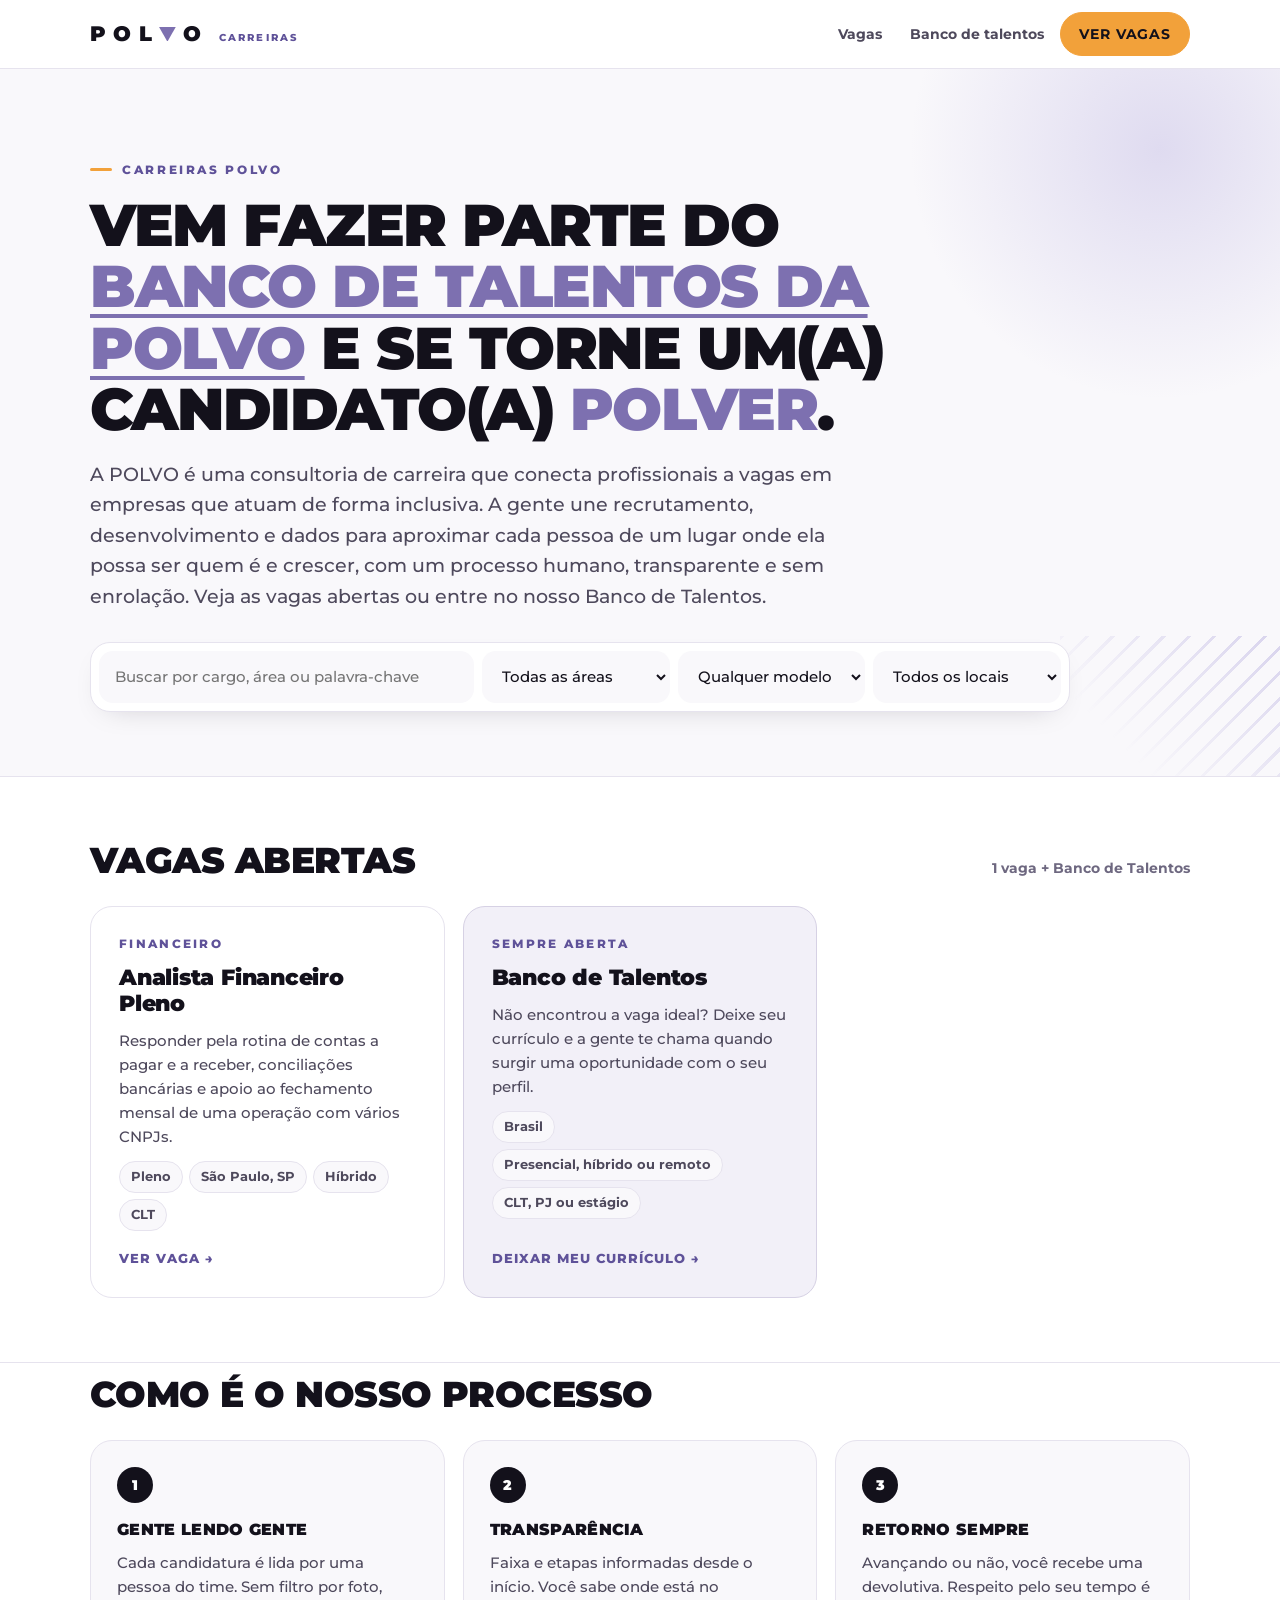
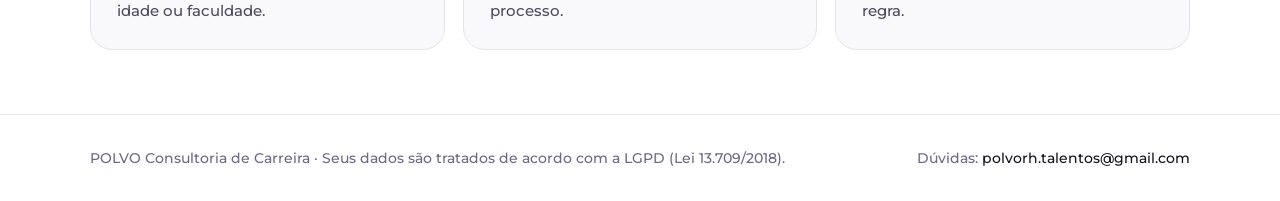
==== commit 3b0cde83: "Título da home: convite para o banco de talentos Polver em caixa alta Co-Authored-By: Claude Opus 5." ====
--- a/index.html
+++ b/index.html
@@ -38,9 +38,8 @@
 .eyebrow::before{content:"";width:22px;height:3px;border-radius:2px;background:var(--lar)}
 h1{font-size:clamp(36px,6vw,76px);line-height:1;font-weight:900;letter-spacing:-.025em;text-transform:uppercase;margin:0 0 20px;max-width:15ch;text-wrap:balance;color:var(--tinta)}
 h1 em{font-style:normal;color:var(--lavm)}
-.sub-h{font-size:clamp(19px,2vw,24px);font-weight:700;color:var(--tinta);margin:0 0 16px;max-width:52ch;text-wrap:balance}
-.sub-h a{color:var(--lavd);text-decoration:underline;text-decoration-thickness:2px;text-underline-offset:4px}
-.sub-h b{font-weight:900;color:var(--lavd)}
+h1.h-home{font-size:clamp(30px,4.6vw,60px);line-height:1.04;max-width:22ch}
+h1.h-home a{color:var(--lavm);text-decoration:underline;text-decoration-thickness:.07em;text-underline-offset:.12em}
 .lead{font-size:clamp(17px,1.5vw,19px);color:var(--nevoa);max-width:58ch;margin:0 0 30px}
 .search{display:grid;grid-template-columns:minmax(0,2fr) repeat(3,minmax(0,1fr));gap:8px;background:var(--bg);border:1px solid var(--bd);border-radius:20px;padding:8px;max-width:980px;box-shadow:0 10px 30px -18px rgba(19,17,27,.25)}
 .search input,.search select{width:100%;padding:13px 15px;border-radius:14px;border:1px solid transparent;background:var(--soft);color:var(--tinta);font:inherit;font-size:15px}
@@ -170,8 +169,7 @@
   const opt = (arr, val, lbl) => `<option value="">${lbl}</option>` + arr.map(x => `<option${x === val ? " selected" : ""}>${e(x)}</option>`).join("");
   const abertas = VAGAS.filter(v => !v.fixa).length;
   return `<section class="hero" id="inicio"><div class="stripes"></div><div class="in-w"><div class="eyebrow">Carreiras POLVO</div>
-   <h1>Vem fazer o RH <em>sem crachá</em> com a gente</h1>
-   <p class="sub-h">Vem fazer parte do <a href="#vaga-banco-de-talentos">banco de talentos da POLVO</a> e se torne um(a) candidato(a) <b>Polver</b>.</p>
+   <h1 class="h-home">Vem fazer parte do <a href="#vaga-banco-de-talentos">banco de talentos da POLVO</a> e se torne um(a) candidato(a) <em>Polver</em>.</h1>
    <p class="lead">${e(SOBRE)} Veja as vagas abertas ou entre no nosso Banco de Talentos.</p>
    <div class="search" role="search"><input id="q" placeholder="Buscar por cargo, área ou palavra-chave" value="${e(F.q)}" aria-label="Buscar vagas">
     <select id="fa" aria-label="Área">${opt([...new Set(VAGAS.filter(v => !v.fixa).map(v => v.area))], F.area, "Todas as áreas")}</select>
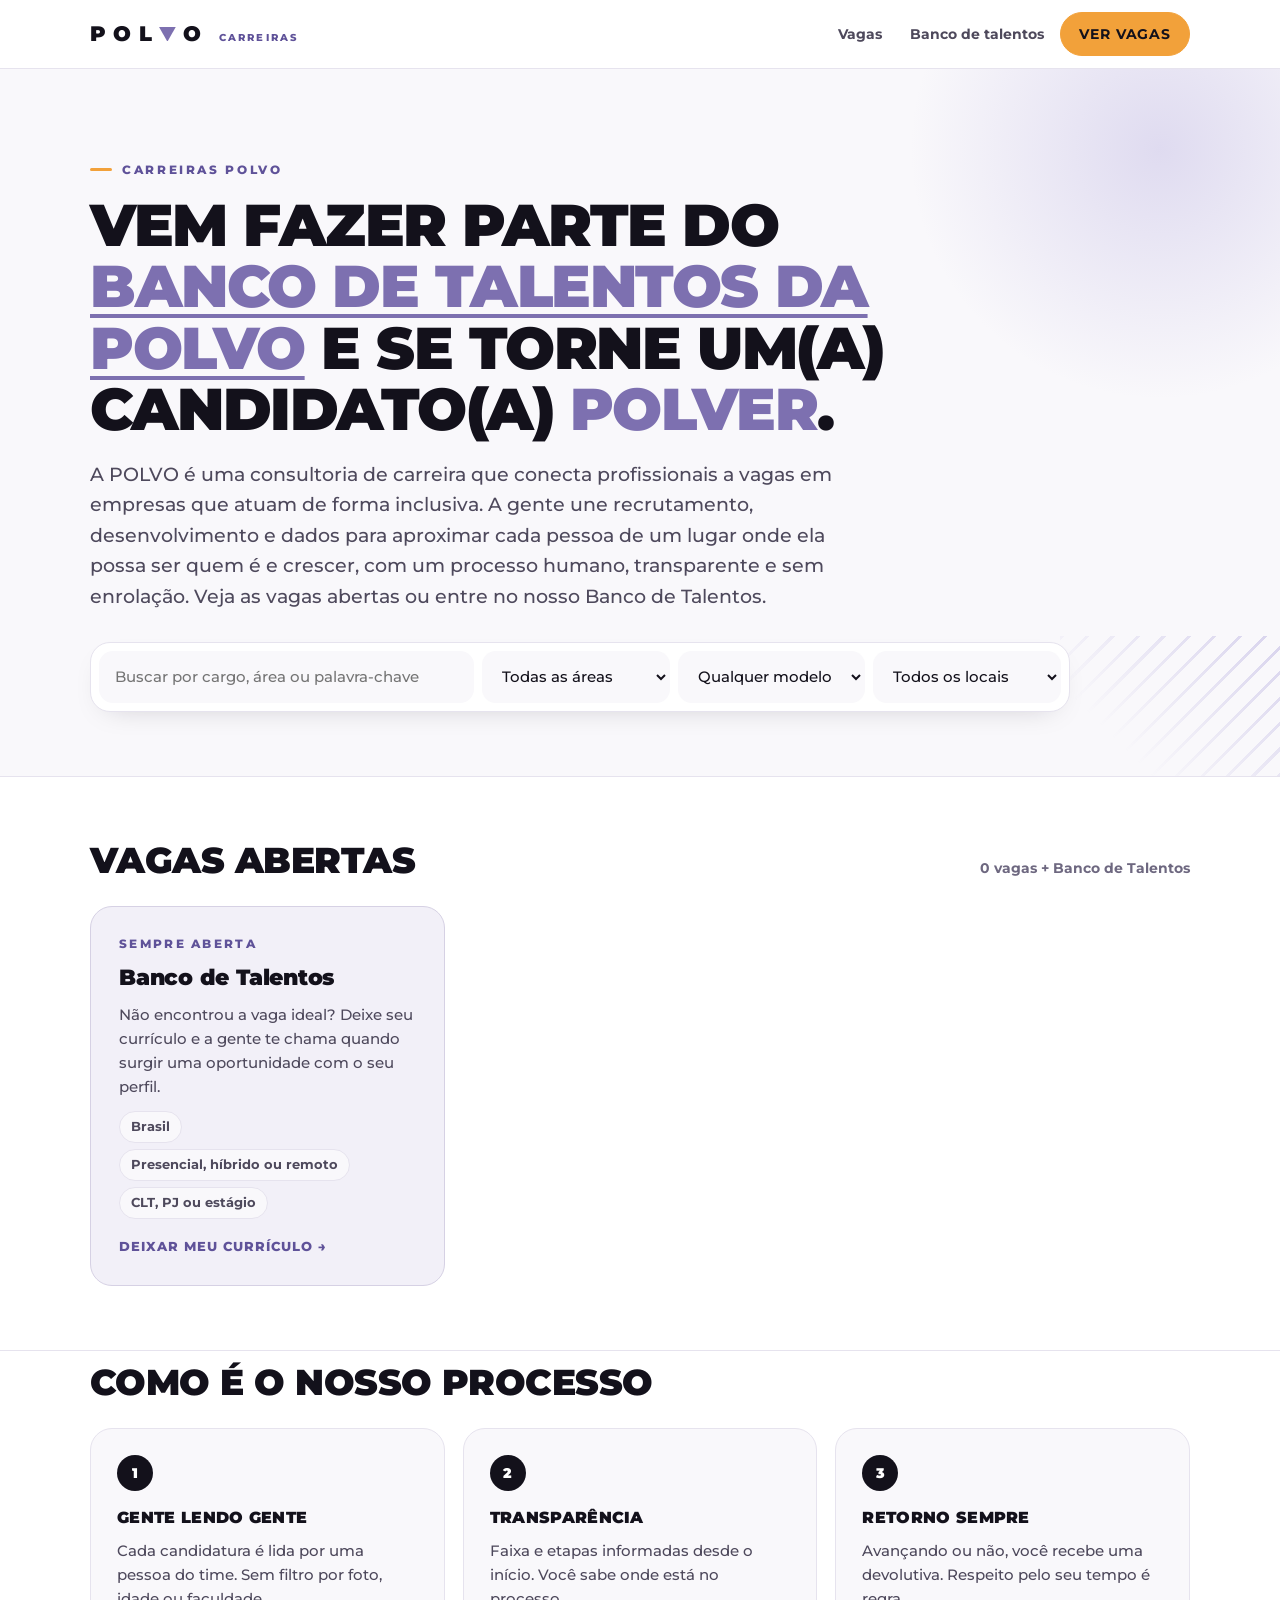
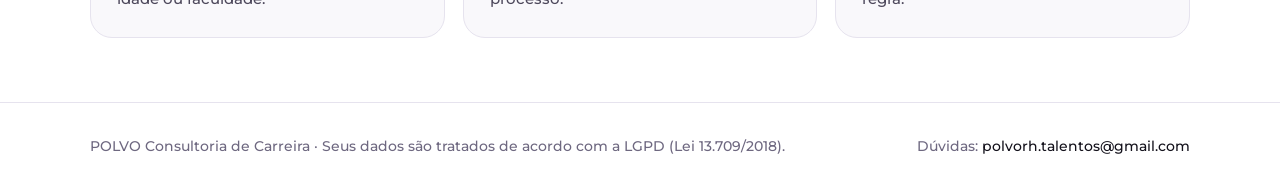
==== commit 12190e49: "Vagas passam a vir do vagas.json gerado pelo POLVO Recruiter Co-Authored-By: Claude Opus 5.5 <norepl" ====
--- a/index.html
+++ b/index.html
@@ -139,7 +139,7 @@
 let ENVIO = "";
 const EMPRESA = "POLVO";
 const SOBRE = "A POLVO é uma consultoria de carreira que conecta profissionais a vagas em empresas que atuam de forma inclusiva. A gente une recrutamento, desenvolvimento e dados para aproximar cada pessoa de um lugar onde ela possa ser quem é e crescer, com um processo humano, transparente e sem enrolação.";
-const VAGAS = [
+let VAGAS = [
   { id: "teste-analista-financeiro-pl", titulo: "Analista Financeiro Pleno", area: "Financeiro", senioridade: "Pleno", local: "São Paulo, SP", modelo: "Híbrido", regime: "CLT", faixa: "R$ 7.000 a R$ 9.500",
     resumo: "Responder pela rotina de contas a pagar e a receber, conciliações bancárias e apoio ao fechamento mensal de uma operação com vários CNPJs.",
     descricao: ["Você vai responder pela rotina de contas a pagar e a receber, pelas conciliações bancárias e pelo apoio ao fechamento mensal de uma operação com vários CNPJs.", "É uma posição para quem gosta de organização, de números que fecham e de melhorar processos no dia a dia."],
@@ -333,7 +333,20 @@
     CODE = await makeCode(v); ENVIO = "enviando"; app.innerHTML = vagaHTML(v); enviarAuto(v); bind(v); document.getElementById("form-" + v.id).scrollIntoView(); });
 }
 window.addEventListener("hashchange", route);
-route();
+/* As vagas vêm do vagas.json que o POLVO Recruiter envia; se não houver, ficam as vagas acima */
+const ETAPAS_SITE = ["Candidatura e triagem", "Entrevista com o RH", "Entrevista com a gestão", "Proposta"];
+const txt = (x, n = 300) => String(x ?? "").slice(0, n);
+const arr = (x, n = 40) => (Array.isArray(x) ? x : []).map(y => txt(y, 600)).filter(Boolean).slice(0, n);
+function normVaga(x) { const id = txt(x.id, 120).replace(/[^a-z0-9-]/gi, ""); if (!id || !x.titulo) return null;
+  return { id, titulo: txt(x.titulo, 140), area: txt(x.area, 80), senioridade: txt(x.senioridade, 60), local: txt(x.local, 100), modelo: txt(x.modelo, 60), regime: txt(x.regime, 60), faixa: txt(x.faixa, 80), resumo: txt(x.resumo, 400),
+    descricao: arr(x.descricao, 12), atividades: arr(x.atividades), requisitos: arr(x.requisitos), beneficios: arr(x.beneficios), etapas: arr(x.etapas, 10).length ? arr(x.etapas, 10) : ETAPAS_SITE }; }
+let rotou = false; const rotear = () => { if (!rotou) { rotou = true; route(); } };
+setTimeout(rotear, 2500);
+fetch("vagas.json?t=" + Date.now(), { cache: "no-store" }).then(r => r.ok ? r.json() : null).then(j => {
+  if (!j || !Array.isArray(j.vagas)) return; const banco = VAGAS.find(v => v.fixa);
+  const vs = j.vagas.map(normVaga).filter(v => v && v.id !== (banco && banco.id)); VAGAS = [...vs, ...(banco ? [banco] : [])];
+  if (rotou && !cur) route();
+}).catch(() => { }).finally(rotear);
 </script>
 
 </body></html>
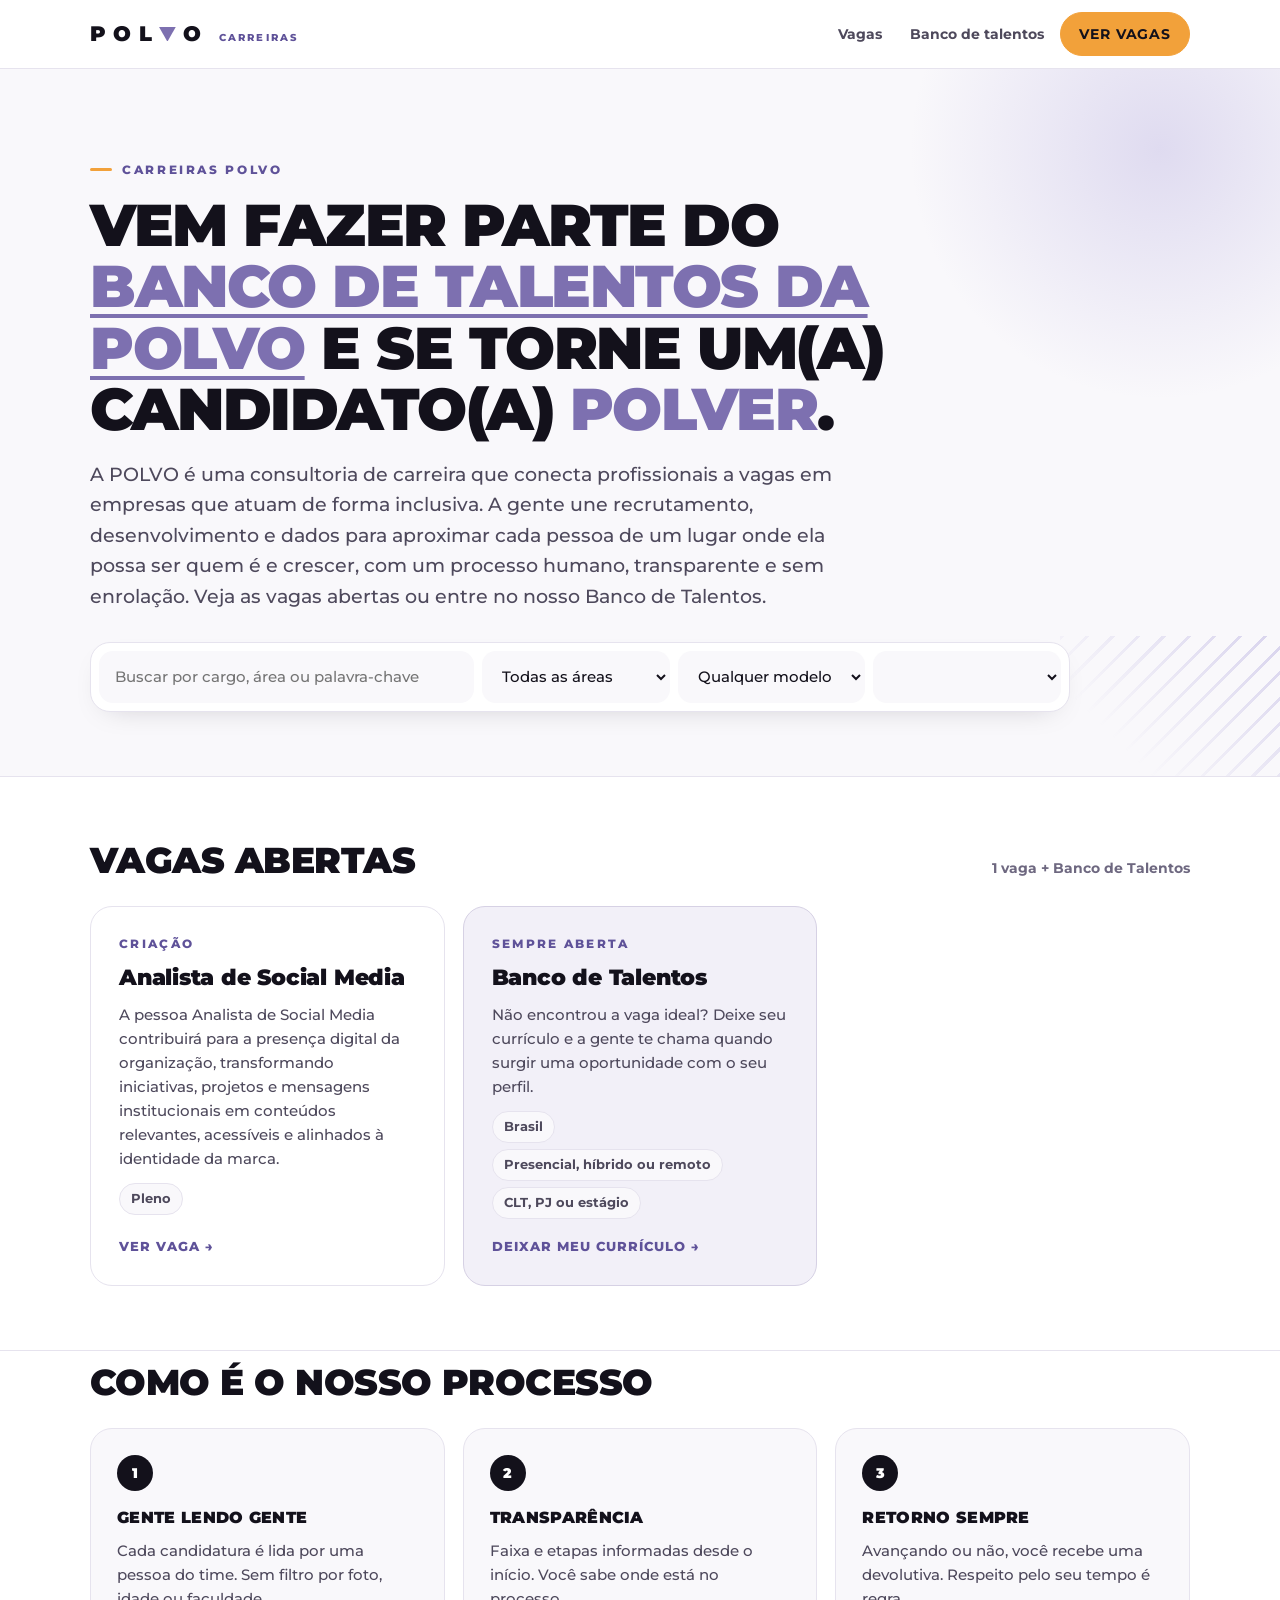
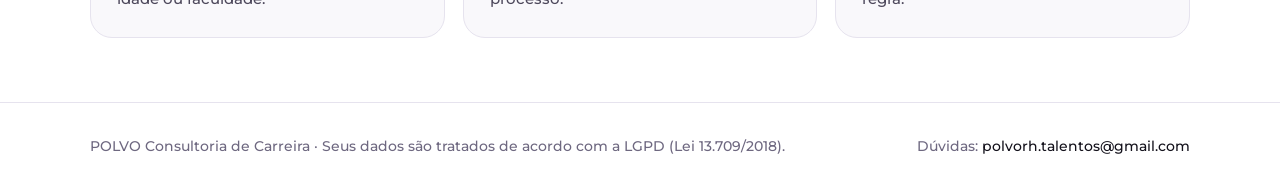
==== commit 01141e1d: "Publica a vaga Analista de Social Media e organiza descrição em subtítulos e listas Co-Authored-By: " ====
--- a/index.html
+++ b/index.html
@@ -77,6 +77,8 @@
 .vcol h2{font-size:18px;margin:36px 0 12px;letter-spacing:.02em}
 .vcol h2:first-child{margin-top:0}
 .vcol p{color:var(--nevoa);margin:0 0 12px}
+.vcol h3.sub3{font-size:15px;font-weight:800;margin:22px 0 10px;color:var(--tinta);text-transform:none;letter-spacing:0}
+.vcol ul + p,.vcol ul + h3{margin-top:18px}
 .vcol ul{margin:0;padding:0;list-style:none;display:flex;flex-direction:column;gap:10px}
 .vcol li{display:flex;gap:12px;color:var(--nevoa)}
 .vcol li::before{content:"";width:7px;height:7px;border-radius:50%;background:var(--lavm);flex:none;margin-top:9px}
@@ -187,13 +189,20 @@
 /* ---------- Página da vaga ---------- */
 function vagaHTML(v) {
   const li = a => `<ul>${a.map(x => `<li>${e(x)}</li>`).join("")}</ul>`;
+  /* Itens com "• " viram lista; uma linha curta logo antes de uma lista vira subtítulo */
+  const bl = x => x.startsWith("• ");
+  const blocos = (a, lista) => { if (!a.some(bl)) return lista ? li(a) : a.map(p => `<p>${e(p)}</p>`).join(""); let h = "", ul = [];
+    const fecha = () => { if (ul.length) { h += li(ul); ul = []; } };
+    a.forEach((x, i) => { if (bl(x)) { ul.push(x.slice(2)); return; } fecha(); const prox = a[i + 1];
+      h += prox && bl(prox) && x.length <= 90 && !/[.;]$/.test(x) ? `<h3 class="sub3">${e(x.replace(/:$/, ""))}</h3>` : `<p>${e(x)}</p>`; });
+    fecha(); return h; };
   return `<section class="vhero"><div class="in-w"><a class="back" href="#vagas">← Todas as vagas</a><div class="eyebrow">${v.fixa ? "Sempre aberta" : e(v.area) + " · " + e(v.senioridade)}</div><h1>${e(v.titulo)}</h1>
    <div class="chips">${[v.local, v.modelo, v.regime, v.faixa].filter(Boolean).map(c => `<span class="chip">${e(c)}</span>`).join("")}</div></div></section>
   <div class="in-w vgrid"><div class="vcol">
-   <h2>Sobre a vaga</h2>${v.descricao.map(p => `<p>${e(p)}</p>`).join("")}
+   <h2>Sobre a vaga</h2>${blocos(v.descricao)}
    ${v.atividades.length ? `<h2>O que você vai fazer</h2>${li(v.atividades)}` : ""}
-   <h2>${v.fixa ? "O que a gente pede" : "O que buscamos"}</h2>${li(v.requisitos)}
-   <h2>${v.fixa ? "Como funciona" : "O que oferecemos"}</h2>${li(v.beneficios)}
+   <h2>${v.fixa ? "O que a gente pede" : "O que buscamos"}</h2>${blocos(v.requisitos, true)}
+   ${v.beneficios.length ? `<h2>${v.fixa ? "Como funciona" : "O que oferecemos"}</h2>${blocos(v.beneficios, true)}` : ""}
    <h2>Etapas do processo</h2><div class="steps">${v.etapas.map(s => `<div>${e(s)}</div>`).join("")}</div>
    <h2>Sobre a POLVO</h2><p>${e(SOBRE)}</p></div>
    <aside class="apply"><h2 style="font-size:20px;margin:0">${v.fixa ? "Entre no Banco de Talentos" : "Gostou da vaga?"}</h2><dl><dt>Local</dt><dd>${e(v.local)}</dd><dt>Modelo</dt><dd>${e(v.modelo)}</dd><dt>Regime</dt><dd>${e(v.regime)}</dd>${v.faixa ? `<dt>Faixa</dt><dd>${e(v.faixa)}</dd>` : ""}</dl>
@@ -339,7 +348,7 @@
 const arr = (x, n = 40) => (Array.isArray(x) ? x : []).map(y => txt(y, 600)).filter(Boolean).slice(0, n);
 function normVaga(x) { const id = txt(x.id, 120).replace(/[^a-z0-9-]/gi, ""); if (!id || !x.titulo) return null;
   return { id, titulo: txt(x.titulo, 140), area: txt(x.area, 80), senioridade: txt(x.senioridade, 60), local: txt(x.local, 100), modelo: txt(x.modelo, 60), regime: txt(x.regime, 60), faixa: txt(x.faixa, 80), resumo: txt(x.resumo, 400),
-    descricao: arr(x.descricao, 12), atividades: arr(x.atividades), requisitos: arr(x.requisitos), beneficios: arr(x.beneficios), etapas: arr(x.etapas, 10).length ? arr(x.etapas, 10) : ETAPAS_SITE }; }
+    descricao: arr(x.descricao, 120), atividades: arr(x.atividades, 80), requisitos: arr(x.requisitos, 80), beneficios: arr(x.beneficios, 80), etapas: arr(x.etapas, 10).length ? arr(x.etapas, 10) : ETAPAS_SITE }; }
 let rotou = false; const rotear = () => { if (!rotou) { rotou = true; route(); } };
 setTimeout(rotear, 2500);
 fetch("vagas.json?t=" + Date.now(), { cache: "no-store" }).then(r => r.ok ? r.json() : null).then(j => {
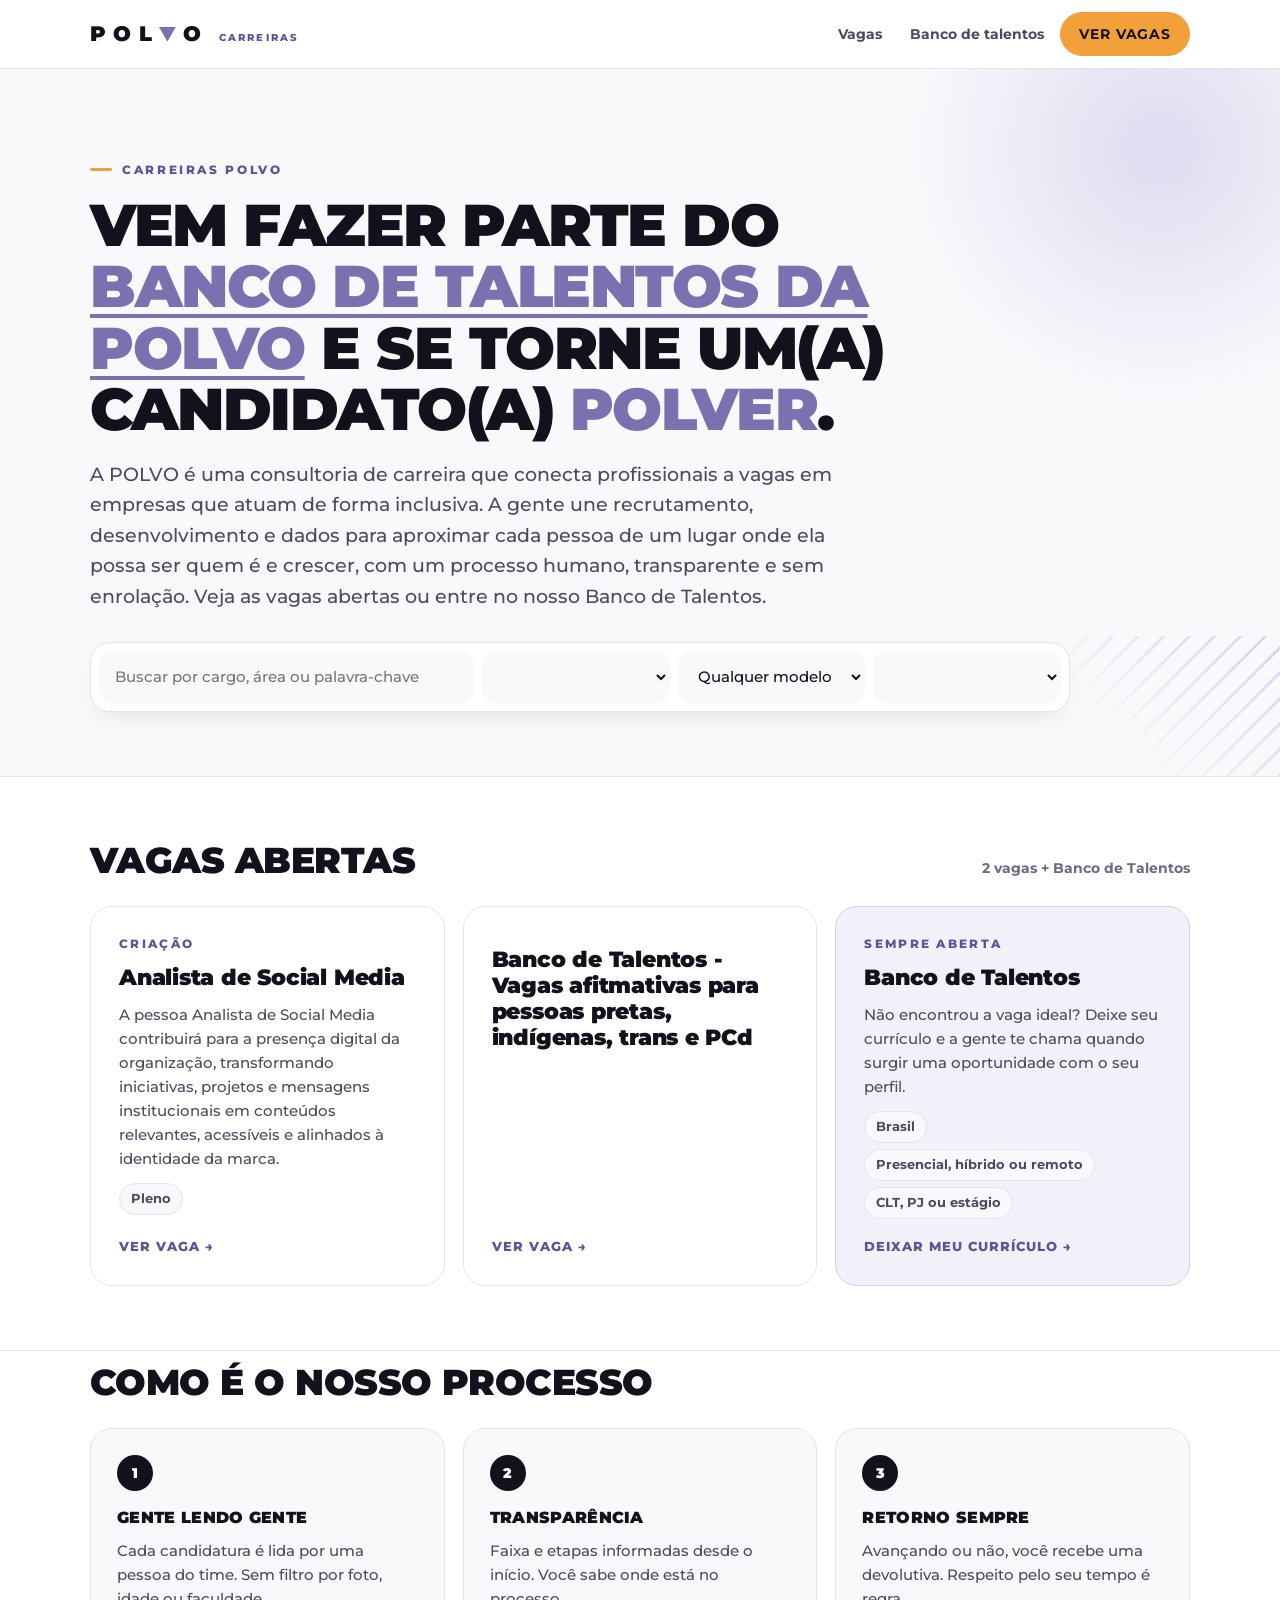
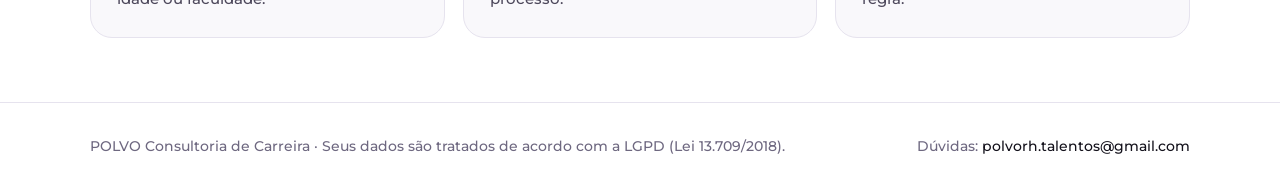
==== commit 49fda359: "Formulário de candidatura mostra as perguntas da vaga criadas no Agente de Triagem Co-Authored-By: C" ====
--- a/index.html
+++ b/index.html
@@ -136,9 +136,11 @@
 <script>
 "use strict";
 const DEST = "polvorh.talentos@gmail.com";
-/* Envio automático (FormSubmit). Depois de ativar, troque FS_ID pelo código aleatório que a FormSubmit envia, para esconder o e-mail. */
+/* Envio automático (FormSubmit): tudo vai para o e-mail da POLVO, que o POLVO Recruiter lê.
+   Depois da ativação, FS_ID pode virar o código aleatório da FormSubmit para esconder o e-mail. */
 const FS_ID = DEST;
-let ENVIO = "";
+const FS_MAIL = DEST;
+let ENVIO = "", ENVIO_MSG = "";
 const EMPRESA = "POLVO";
 const SOBRE = "A POLVO é uma consultoria de carreira que conecta profissionais a vagas em empresas que atuam de forma inclusiva. A gente une recrutamento, desenvolvimento e dados para aproximar cada pessoa de um lugar onde ela possa ser quem é e crescer, com um processo humano, transparente e sem enrolação.";
 let VAGAS = [
@@ -212,7 +214,7 @@
 /* ---------- Formulário ---------- */
 let D = null, CV = null, CODE = "";
 const KEY = id => "polvo-vagas-" + id;
-function blank(v) { return { nome: "", nome_social: "", email: "", telefone: "", cidade: "", uf: "", linkedin: "", portfolio: "", area: v.fixa ? "" : v.area, cargo: v.fixa ? "" : v.titulo, resumo: "", pretensao: "", inicio: "", modalidade: [], fonte: "", pcd: "", adaptacao: "", raca: "", genero: "", orientacao: "", consent_auto: false, consent: false }; }
+function blank(v) { return { respostas: {}, nome: "", nome_social: "", email: "", telefone: "", cidade: "", uf: "", linkedin: "", portfolio: "", area: v.fixa ? "" : v.area, cargo: v.fixa ? "" : v.titulo, resumo: "", pretensao: "", inicio: "", modalidade: [], fonte: "", pcd: "", adaptacao: "", raca: "", genero: "", orientacao: "", consent_auto: false, consent: false }; }
 function formHTML(v) {
   if (CODE) return doneHTML(v);
   const inp = (k, l, o = {}) => `<label class="f ${o.wide ? "wide" : ""}"><span>${l}${o.req ? ' <span class="req">*</span>' : ""}</span><input class="in" id="${k}" data-k="${k}" value="${e(D[k])}" type="${o.type || "text"}" ${o.ph ? `placeholder="${e(o.ph)}"` : ""} ${o.auto ? `autocomplete="${o.auto}"` : ""} ${o.im ? `inputmode="${o.im}"` : ""}>${o.hint ? `<span class="hint">${o.hint}</span>` : ""}</label>`;
@@ -231,6 +233,9 @@
    <div class="f wide" style="display:flex;flex-direction:column;gap:8px;font-size:14px;font-weight:700;color:var(--tinta)">Currículo <span class="req" style="display:contents">*</span>
     <div class="drop ${CV ? "ok" : ""}" id="drop"><input type="file" id="cv" accept=".pdf,.docx,application/pdf,application/vnd.openxmlformats-officedocument.wordprocessingml.document" aria-label="Enviar currículo"><b>${CV ? "✓ " + e(CV.nome) : "Clique ou arraste seu currículo aqui"}</b><span class="hint">${CV ? (CV.texto ? `Lemos ${CV.texto.length.toLocaleString("pt-BR")} caracteres do arquivo. Clique para trocar.` : "Não conseguimos ler o texto deste arquivo, mas você pode seguir. Clique para trocar.") : "PDF ou DOCX, até 10 MB"}</span></div></div>
    ${sel("fonte", "Como você soube da vaga?", ["LinkedIn", "Instagram", "Indicação", "Site de vagas", "Site da POLVO", "Outro"], { wide: 1 })}</div></fieldset>
+  ${(v.perguntas || []).length ? `<fieldset><legend>Perguntas da vaga</legend><div class="fg">${v.perguntas.map(q => { const val = (D.respostas || {})[q.id] || ""; const lb = `<span>${e(q.texto)} <span class="req">*</span></span>`;
+    return q.tipo === "sim_nao" ? `<label class="f wide">${lb}<select class="in" id="q-${q.id}" data-q="${q.id}"><option value="">Selecione</option>${["Sim", "Não"].map(o => `<option${val === o ? " selected" : ""}>${o}</option>`).join("")}</select></label>`
+      : `<label class="f wide">${lb}<input class="in" id="q-${q.id}" data-q="${q.id}" value="${e(val)}" ${q.tipo === "numero" ? 'inputmode="numeric"' : ""}></label>`; }).join("")}</div></fieldset>` : ""}
   <fieldset><legend>Autodeclaração (opcional)</legend><p style="color:var(--nevoa);margin:0 0 16px;font-size:14px">A POLVO trabalha com vagas afirmativas. Estas informações são voluntárias, usadas só para direcionar você a essas vagas e para indicadores de diversidade. Elas não entram na avaliação das demais vagas.</p><div class="fg">
    ${sel("raca", "Raça ou cor (IBGE)", ["Branca", "Preta", "Parda", "Amarela", "Indígena", "Prefiro não informar"])}${sel("genero", "Identidade de gênero", ["Mulher cis", "Homem cis", "Mulher trans", "Homem trans", "Pessoa não binária", "Outra", "Prefiro não informar"])}
    ${sel("orientacao", "Orientação sexual", ["Heterossexual", "Lésbica", "Gay", "Bissexual", "Pansexual", "Assexual", "Outra", "Prefiro não informar"])}${sel("pcd", "Pessoa com deficiência?", ["Sim", "Não", "Prefiro não informar"])}
@@ -244,29 +249,36 @@
   if (ENVIO === "ok") return `<div class="done" role="status"><div class="eyebrow">Candidatura enviada</div><h2>Recebemos, ${e((D.nome_social || D.nome).split(" ")[0])}!</h2><p>Sua candidatura${v.fixa ? " para o Banco de Talentos" : " para " + e(v.titulo)} e o seu currículo (${e(CV ? CV.nome : "")}) chegaram ao time POLVO. Você também recebe uma confirmação em <b style="color:var(--papel)">${e(D.email)}</b>.</p><p>A gente responde todo mundo, com ou sem avanço no processo.</p><div style="margin-top:22px"><a class="pill-btn go" href="#vagas">Ver outras vagas</a></div></div>`;
   return doneManual(v);
 }
-function enviarAuto(v) {
-  const nome = D.nome_social || D.nome; const f = document.createElement("form");
-  f.method = "POST"; f.enctype = "multipart/form-data"; f.action = "https://formsubmit.co/" + encodeURIComponent(FS_ID); f.target = "fs-ifr"; f.style.display = "none";
+async function enviarAuto(v) {
+  const nome = D.nome_social || D.nome;
   const campos = { _subject: `Candidatura · ${v.titulo} · ${nome}`, _template: "table", _captcha: "false", _replyto: D.email,
     _autoresponse: `Olá, ${nome.split(" ")[0]}! Recebemos sua candidatura${v.fixa ? " para o Banco de Talentos" : " para a vaga " + v.titulo} da POLVO. Vamos analisar com cuidado e te dar retorno, com ou sem avanço. Obrigado pelo interesse!`,
     name: nome, email: D.email, Telefone: D.telefone, Cidade: [D.cidade, D.uf].filter(Boolean).join("/"), Vaga: v.titulo, "Área de atuação": D.area, "Cargo pretendido": D.cargo, LinkedIn: D.linkedin || "",
-    "Código da candidatura (não altere)": CODE };
-  Object.entries(campos).forEach(([k, x]) => { const i = document.createElement("input"); i.type = "hidden"; i.name = k; i.value = x; f.appendChild(i); });
-  const hp = document.createElement("input"); hp.type = "text"; hp.name = "_honey"; f.appendChild(hp);
-  if (CV && CV.file) { try { const dt = new DataTransfer(); dt.items.add(CV.file); const fi = document.createElement("input"); fi.type = "file"; fi.name = "attachment"; fi.files = dt.files; f.appendChild(fi); } catch (x) { } }
-  let ifr = document.getElementById("fs-ifr"); if (!ifr) { ifr = document.createElement("iframe"); ifr.name = ifr.id = "fs-ifr"; ifr.title = "envio"; ifr.style.display = "none"; document.body.appendChild(ifr); }
-  let fim = false; const acabar = st => { if (fim) return; fim = true; ENVIO = st; if (st === "ok") { try { localStorage.removeItem(KEY(v.id)); } catch (x) { } } app.innerHTML = vagaHTML(v); bind(v); const el = document.getElementById("form-" + v.id); el && el.scrollIntoView(); };
-  ifr.onload = () => acabar("ok"); setTimeout(() => acabar("erro"), 45000);
-  document.body.appendChild(f); f.submit(); setTimeout(() => f.remove(), 1000);
+    "Currículo": CV ? CV.nome + " (o arquivo chega num segundo e-mail)" : "", "Código da candidatura (não altere)": CODE, _honey: "" };
+  const acabar = st => { ENVIO = st; if (st === "ok") { try { localStorage.removeItem(KEY(v.id)); } catch (x) { } } app.innerHTML = vagaHTML(v); bind(v); const el = document.getElementById("form-" + v.id); el && el.scrollIntoView(); };
+  /* 1) Envio confirmado: só mostramos "enviada" quando a FormSubmit responde que entregou */
+  let ok = false;
+  try { const ctl = new AbortController(); const t = setTimeout(() => ctl.abort(), 30000);
+    const r = await fetch("https://formsubmit.co/ajax/" + encodeURIComponent(FS_ID), { method: "POST", headers: { "Content-Type": "application/json", Accept: "application/json" }, body: JSON.stringify(campos), signal: ctl.signal });
+    clearTimeout(t); const j = await r.json().catch(() => ({})); ok = r.ok && String(j.success) === "true";
+    if (!ok) ENVIO_MSG = /activat/i.test(j.message || "") ? "O formulário da POLVO está em ativação." : String(j.message || ""); }
+  catch (x) { ENVIO_MSG = ""; }
+  /* 2) O arquivo do currículo vai num segundo envio (a FormSubmit não aceita anexo no envio confirmado) */
+  if (ok && CV && CV.file) { try { const f = document.createElement("form"); f.method = "POST"; f.enctype = "multipart/form-data"; f.action = "https://formsubmit.co/" + encodeURIComponent(FS_ID); f.target = "fs-ifr"; f.style.display = "none";
+      Object.entries({ _subject: `Currículo · ${v.titulo} · ${nome}`, _template: "table", _captcha: "false", name: nome, email: D.email, Vaga: v.titulo, "Código da candidatura (não altere)": CODE.slice(0, 40) + "…" }).forEach(([k, x]) => { const i = document.createElement("input"); i.type = "hidden"; i.name = k; i.value = x; f.appendChild(i); });
+      const dt = new DataTransfer(); dt.items.add(CV.file); const fi = document.createElement("input"); fi.type = "file"; fi.name = "attachment"; fi.files = dt.files; f.appendChild(fi);
+      let ifr = document.getElementById("fs-ifr"); if (!ifr) { ifr = document.createElement("iframe"); ifr.name = ifr.id = "fs-ifr"; ifr.title = "envio"; ifr.style.display = "none"; document.body.appendChild(ifr); }
+      document.body.appendChild(f); f.submit(); setTimeout(() => f.remove(), 1500); } catch (x) { } }
+  acabar(ok ? "ok" : "erro");
 }
 function doneManual(v) {
   const nome = D.nome_social || D.nome; const subj = `Candidatura · ${v.titulo} · ${nome}`;
   const resumoLinhas = [["Nome", D.nome], ["Nome social", D.nome_social], ["E-mail", D.email], ["Telefone", D.telefone], ["Cidade", [D.cidade, D.uf].filter(Boolean).join("/")], ["LinkedIn", D.linkedin], ["Portfólio", D.portfolio], ["Vaga", v.titulo], ["Área de atuação", D.area], ["Cargo pretendido", D.cargo], ["Pretensão", D.pretensao], ["Disponibilidade", D.inicio], ["Modelo", D.modalidade.join(", ")], ["Currículo", CV ? CV.nome + " (anexo)" : ""], ["Resumo", D.resumo]].filter(r => r[1]);
   const body = `Olá, time POLVO!\n\nSegue minha candidatura${v.fixa ? " para o Banco de Talentos" : " para a vaga " + v.titulo}. Meu currículo está anexado.\n\n${resumoLinhas.map(([k, x]) => `${k}: ${x}`).join("\n")}\n\nCódigo da candidatura (não altere):\n${CODE}\n`;
   const enc = encodeURIComponent;
-  const gmail = `https://mail.google.com/mail/?view=cm&fs=1&to=${enc(DEST)}&su=${enc(subj)}&body=${enc(body)}`;
-  const outlook = `https://outlook.live.com/mail/0/deeplink/compose?to=${enc(DEST)}&subject=${enc(subj)}&body=${enc(body)}`;
-  return `<div class="done"><div class="eyebrow">Último passo</div><h2>Envie sua candidatura</h2>${ENVIO === "erro" ? `<div class="note" style="margin-bottom:14px"><span>Não conseguimos enviar automaticamente (pode ser a sua conexão). Envie por e-mail mesmo, é rapidinho.</span></div>` : ""}<p>Tudo pronto. Escolha seu e-mail: a mensagem abre preenchida para <b style="color:var(--papel)">${e(DEST)}</b>.</p>
+  const gmail = `https://mail.google.com/mail/?view=cm&fs=1&to=${enc(FS_MAIL)}&su=${enc(subj)}&body=${enc(body)}`;
+  const outlook = `https://outlook.live.com/mail/0/deeplink/compose?to=${enc(FS_MAIL)}&subject=${enc(subj)}&body=${enc(body)}`;
+  return `<div class="done"><div class="eyebrow">Último passo</div><h2>Envie sua candidatura</h2>${ENVIO === "erro" ? `<div class="note" style="margin-bottom:14px"><span>${ENVIO_MSG ? e(ENVIO_MSG) + " " : ""}Não conseguimos confirmar o envio automático. Para garantir, envie por e-mail: é rapidinho e chega direto ao nosso time.</span></div>` : ""}<p>Tudo pronto. Escolha seu e-mail: a mensagem abre preenchida para <b style="color:var(--papel)">${e(DEST)}</b>.</p>
    <div class="note"><span style="font-size:20px">📎</span><span>Antes de clicar em enviar, anexe o seu currículo (${e(CV ? CV.nome : "PDF ou DOCX")}) na mensagem. Sem o anexo, a candidatura fica incompleta.</span></div>
    <div class="send"><a class="pill-btn go" href="${gmail}" target="_blank" rel="noopener">Enviar pelo Gmail</a><a class="pill-btn" href="${outlook}" target="_blank" rel="noopener">Enviar pelo Outlook</a></div>
    <h3 style="margin:26px 0 8px;font-size:16px;text-transform:uppercase;font-weight:900">Usa outro e-mail?</h3><p>Copie a mensagem abaixo, cole num e-mail novo para <span style="color:var(--papel);user-select:all">${e(DEST)}</span> com o assunto <b style="color:var(--papel)">${e(subj)}</b> e anexe o currículo.</p>
@@ -297,7 +309,7 @@
   const body = b64u(bytes); return `${tag}.${body}.${fnv(SALT + "|" + tag + "|" + body).slice(0, 6).toUpperCase()}`;
 }
 async function makeCode(v) {
-  const d = { ...D, cv_nome: CV ? CV.nome : "" }; if (!d.consent_auto) { d.pcd = ""; d.raca = ""; d.genero = ""; d.orientacao = ""; }
+  const d = { ...D, cv_nome: CV ? CV.nome : "", respostas_lista: (v.perguntas || []).map(q => ({ id: q.id, pergunta: q.texto, resposta: (D.respostas || {})[q.id] || "" })) }; if (!d.consent_auto) { d.pcd = ""; d.raca = ""; d.genero = ""; d.orientacao = ""; }
   let lim = 6000, code = "";
   while (lim >= 500) { code = await pack({ ver: 1, origem: "pagina-vagas", v: v.id, t: v.fixa ? "" : v.titulo, i: "", d: { ...d, cv_texto: CV && CV.texto ? CV.texto.slice(0, lim) : "" }, em: new Date().toISOString() }); if (code.length <= 4800) break; lim = Math.floor(lim * .7); }
   return code;
@@ -323,6 +335,7 @@
   if (!frm) { const cp = document.getElementById("cp"); if (cp) cp.onclick = async () => { const t = document.getElementById("cd").textContent; const cm = document.getElementById("cm"); try { await navigator.clipboard.writeText(t); cm.textContent = "Copiado!"; } catch (x) { const r = document.createRange(); r.selectNodeContents(document.getElementById("cd")); const s = getSelection(); s.removeAllRanges(); s.addRange(r); cm.textContent = "Texto selecionado: copie com Ctrl+C ou toque longo."; } };
     const ed = document.getElementById("edit"); if (ed) ed.onclick = () => { CODE = ""; ENVIO = ""; app.innerHTML = vagaHTML(v); bind(v); document.getElementById("form-" + v.id).scrollIntoView(); }; return; }
   frm.querySelectorAll("[data-k]").forEach(el => el.addEventListener("input", () => { if (el.id === "pretensao") el.value = moneyMask(el.value); D[el.dataset.k] = el.value; el.classList.remove("err"); save(v); }));
+  frm.querySelectorAll("[data-q]").forEach(el => el.addEventListener(el.tagName === "SELECT" ? "change" : "input", () => { D.respostas = D.respostas || {}; D.respostas[el.dataset.q] = el.value; el.classList.remove("err"); save(v); }));
   frm.querySelectorAll("select[data-k]").forEach(el => el.addEventListener("change", () => { D[el.dataset.k] = el.value; el.classList.remove("err"); save(v); }));
   frm.querySelectorAll("[data-m]").forEach(el => el.addEventListener("change", () => { const k = el.dataset.m; D[k] = el.checked ? [...new Set([...D[k], el.value])] : D[k].filter(x => x !== el.value); save(v); }));
   frm.querySelectorAll("[data-c]").forEach(el => el.addEventListener("change", () => { D[el.dataset.c] = el.checked; save(v); }));
@@ -332,7 +345,7 @@
     drop.querySelector("b").textContent = "Lendo " + f.name + "…"; const texto = await lerCV(f); CV = { nome: f.name, texto, file: f };
     drop.classList.add("ok"); drop.classList.remove("err"); drop.querySelector("b").textContent = "✓ " + f.name; drop.querySelector(".hint").textContent = texto ? `Lemos ${texto.length.toLocaleString("pt-BR")} caracteres do arquivo. Clique para trocar.` : "Não conseguimos ler o texto deste arquivo, mas você pode seguir. Clique para trocar."; ms.textContent = ""; });
   frm.addEventListener("submit", async ev => { ev.preventDefault(); const ms = document.getElementById("ms");
-    const req = ["nome", "email", "telefone", "cidade", "uf", "area", "cargo", "resumo"]; const miss = req.filter(k => !String(D[k] || "").trim());
+    const req = ["nome", "email", "telefone", "cidade", "uf", "area", "cargo", "resumo"]; const miss = req.filter(k => !String(D[k] || "").trim()); (v.perguntas || []).forEach(q => { if (!String((D.respostas || {})[q.id] || "").trim()) miss.push("q-" + q.id); });
     if (D.email && !/^[^\s@]+@[^\s@]+\.[^\s@]+$/.test(D.email)) miss.push("email");
     frm.querySelectorAll(".err").forEach(x => x.classList.remove("err")); miss.forEach(k => { const el = document.getElementById(k); if (el) el.classList.add("err"); });
     if (!CV) drop.classList.add("err");
@@ -348,7 +361,8 @@
 const arr = (x, n = 40) => (Array.isArray(x) ? x : []).map(y => txt(y, 600)).filter(Boolean).slice(0, n);
 function normVaga(x) { const id = txt(x.id, 120).replace(/[^a-z0-9-]/gi, ""); if (!id || !x.titulo) return null;
   return { id, titulo: txt(x.titulo, 140), area: txt(x.area, 80), senioridade: txt(x.senioridade, 60), local: txt(x.local, 100), modelo: txt(x.modelo, 60), regime: txt(x.regime, 60), faixa: txt(x.faixa, 80), resumo: txt(x.resumo, 400),
-    descricao: arr(x.descricao, 120), atividades: arr(x.atividades, 80), requisitos: arr(x.requisitos, 80), beneficios: arr(x.beneficios, 80), etapas: arr(x.etapas, 10).length ? arr(x.etapas, 10) : ETAPAS_SITE }; }
+    descricao: arr(x.descricao, 120), atividades: arr(x.atividades, 80), requisitos: arr(x.requisitos, 80), beneficios: arr(x.beneficios, 80), etapas: arr(x.etapas, 10).length ? arr(x.etapas, 10) : ETAPAS_SITE,
+    perguntas: (Array.isArray(x.perguntas) ? x.perguntas : []).map(q => ({ id: txt(q && q.id, 20).replace(/[^a-z0-9]/gi, ""), texto: txt(q && q.texto, 160), tipo: ["sim_nao", "numero", "texto"].includes(q && q.tipo) ? q.tipo : "texto" })).filter(q => q.id && q.texto).slice(0, 8) }; }
 let rotou = false; const rotear = () => { if (!rotou) { rotou = true; route(); } };
 setTimeout(rotear, 2500);
 fetch("vagas.json?t=" + Date.now(), { cache: "no-store" }).then(r => r.ok ? r.json() : null).then(j => {
